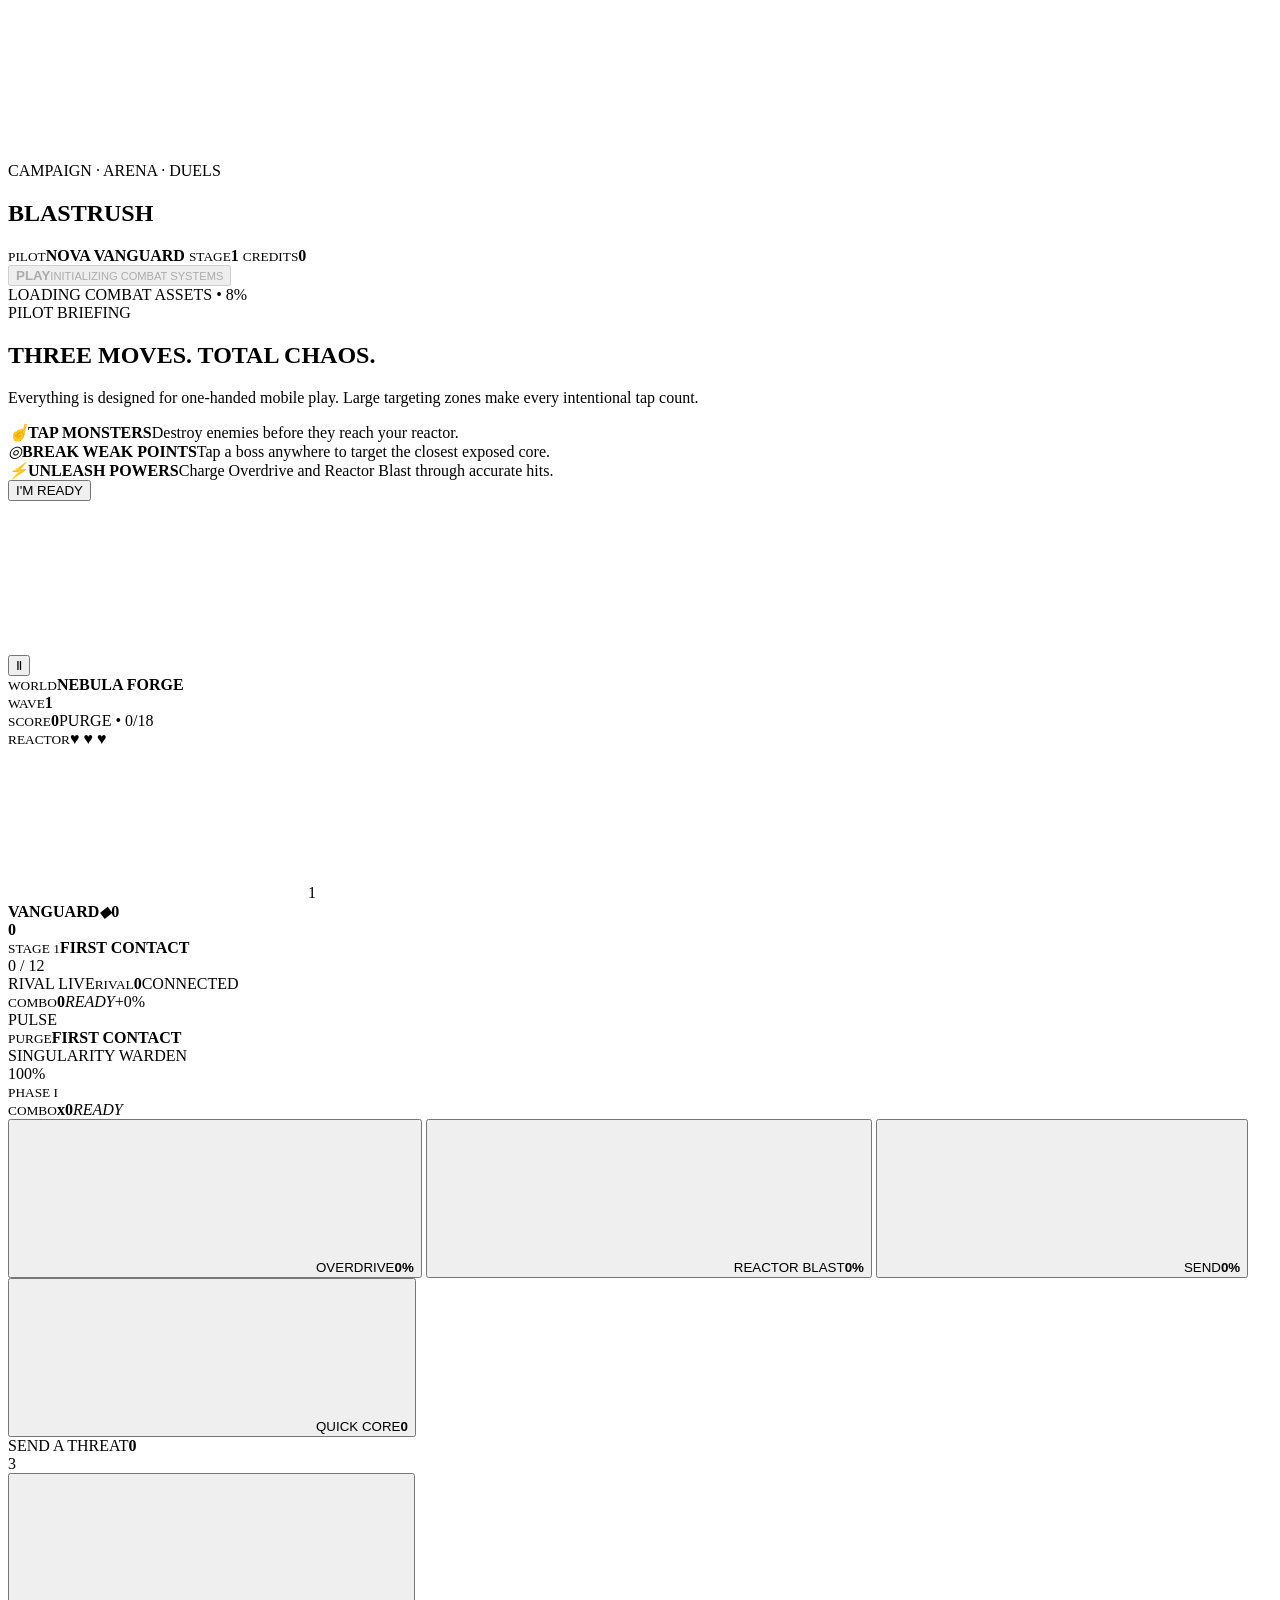
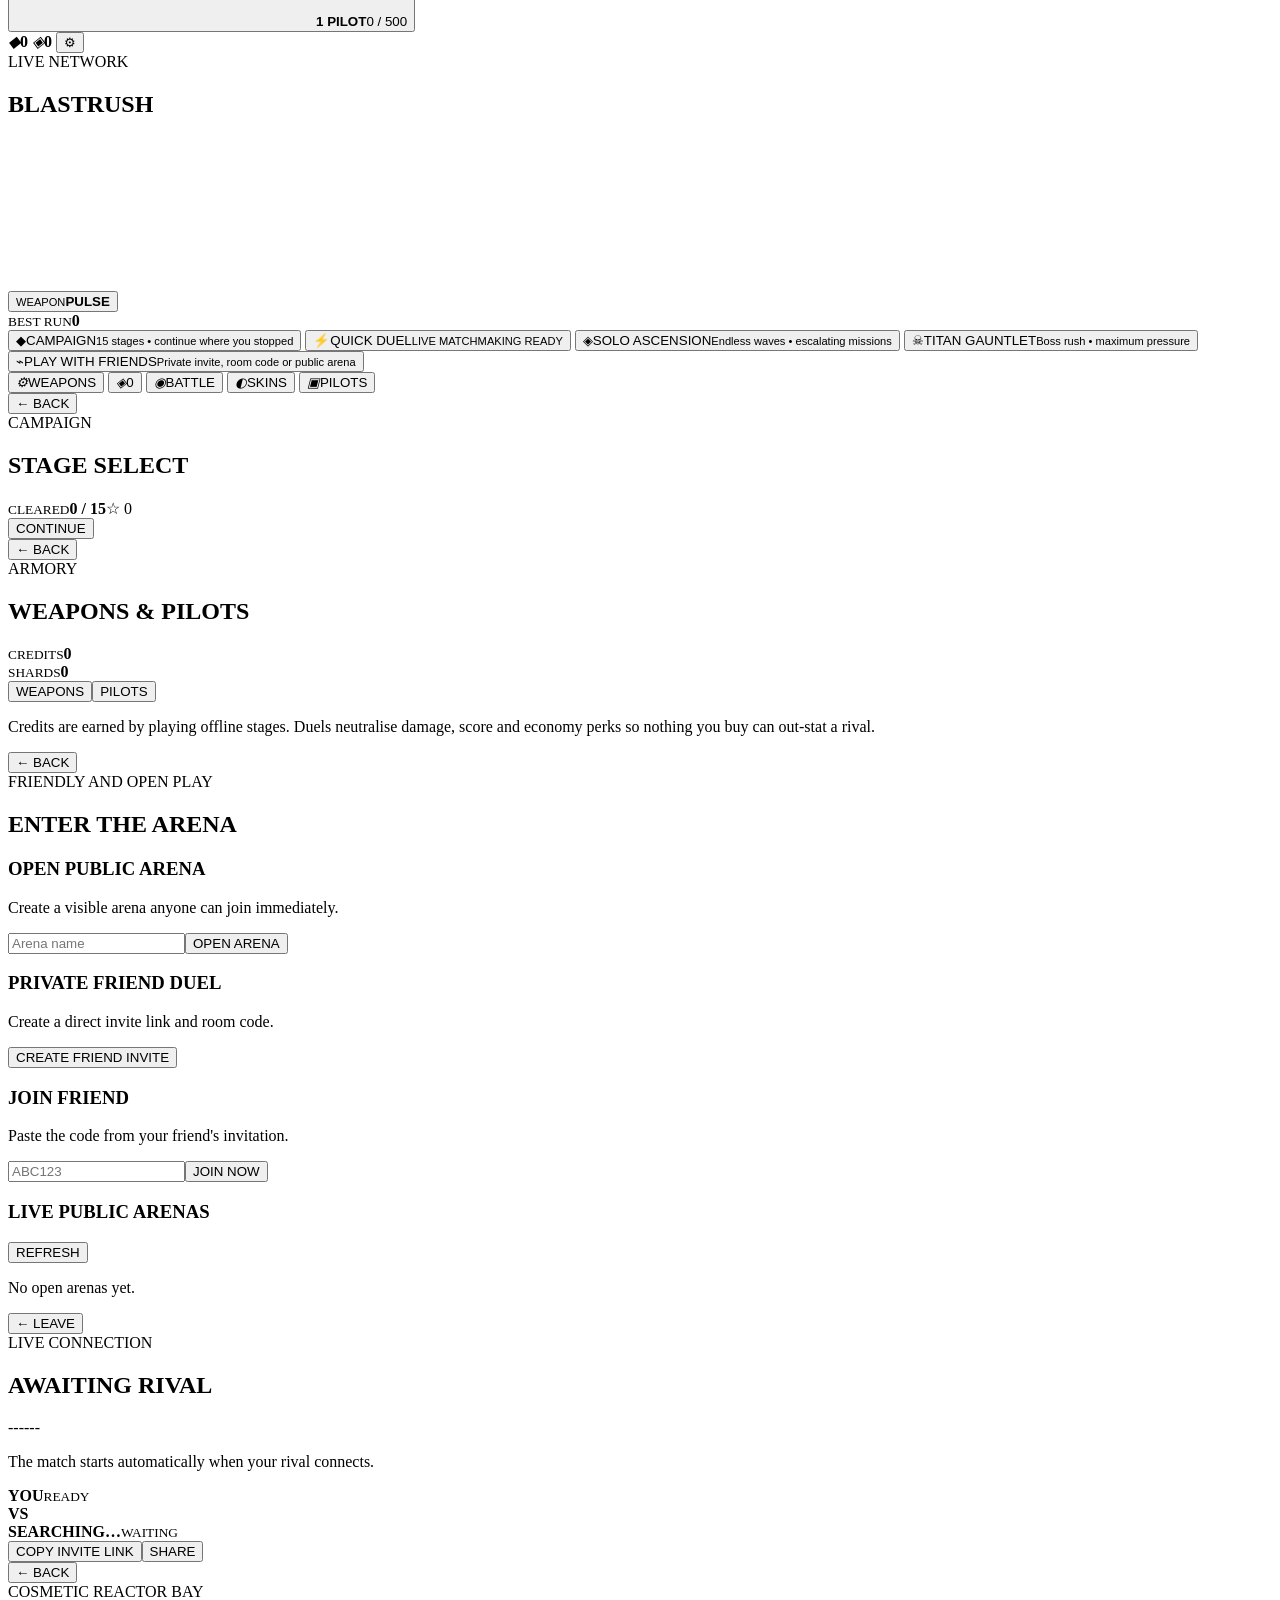
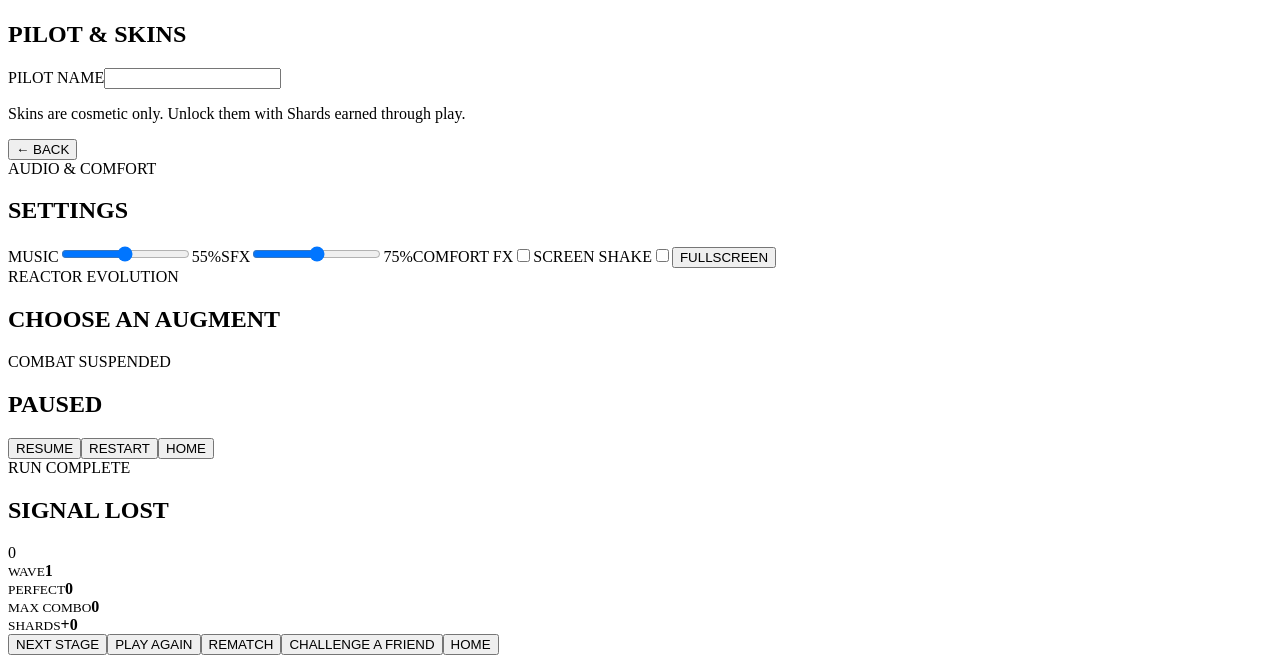
==== blast-rush-arena-v6/client/index.html @ 6493f126 "Add the duel send system: buy a chosen threat with in-match charge This is the last unbuilt item fro" ====
<!doctype html>
<html lang="en">
<head>
  <meta charset="utf-8">
  <meta name="viewport" content="width=device-width,initial-scale=1,maximum-scale=1,user-scalable=no,viewport-fit=cover">
  <meta name="theme-color" content="#050816">
  <meta name="mobile-web-app-capable" content="yes">
  <meta name="apple-mobile-web-app-capable" content="yes">
  <meta name="apple-mobile-web-app-status-bar-style" content="black-translucent">
  <meta name="format-detection" content="telephone=no">
  <title>Blast Rush Arena V18</title>
  <link rel="preconnect" href="https://opengameart.org" crossorigin>
  <link rel="manifest" href="/manifest.webmanifest">
  <link rel="stylesheet" href="/styles.css">
  <link rel="stylesheet" href="/v7-overrides.css">
  <link rel="stylesheet" href="/mobile-v8.css">
  <link rel="stylesheet" href="/cinematic-v9.css">
  <link rel="stylesheet" href="/mobile-cinematic-v10.css">
  <link rel="stylesheet" href="/cinematic-v11.css">
  <link rel="stylesheet" href="/mobile-pro-v12.css">
  <link rel="stylesheet" href="/premium-v13.css">
  <link rel="stylesheet" href="/v14-campaign.css">
  <link rel="stylesheet" href="/v15-vision.css">
  <link rel="stylesheet" href="/v16-impact.css">
  <link rel="stylesheet" href="/v17-hud.css">
  <link rel="stylesheet" href="/v18-home.css">
</head>
<body class="launch-active">
<section id="launchScreen" class="v16-launch" aria-label="Blast Rush launch screen">
  <canvas id="launchArt" class="v16-art" aria-hidden="true"></canvas>
  <div class="v16-vignette" aria-hidden="true"></div>
  <div class="v16-launch-body">
    <header class="v16-crest">
      <div class="v16-ribbon"><span>CAMPAIGN · ARENA · DUELS</span></div>
      <h1 class="v16-logo"><span data-text="BLAST">BLAST</span><span data-text="RUSH">RUSH</span></h1>
    </header>
    <div class="v16-launch-foot">
      <div class="v16-badges">
        <span class="v16-badge"><small>PILOT</small><b id="launchPilot">NOVA VANGUARD</b></span>
        <span class="v16-badge"><small>STAGE</small><b id="launchProgress">1</b></span>
        <span class="v16-badge gold"><small>CREDITS</small><b id="launchCredits">0</b></span>
      </div>
      <button id="enterArenaBtn" class="v16-cta" disabled><span class="v16-cta-face"><b>PLAY</b><small>INITIALIZING COMBAT SYSTEMS</small></span></button>
      <div class="v16-boot">
        <div class="v16-boot-track"><i id="bootProgress"></i></div>
        <span id="bootStatus" aria-live="polite">LOADING COMBAT ASSETS • 8%</span>
      </div>
    </div>
  </div>
</section>
<section id="coachOverlay" class="coach-overlay" aria-label="How to play">
  <div class="coach-panel">
    <div class="eyebrow">PILOT BRIEFING</div>
    <h2>THREE MOVES. TOTAL CHAOS.</h2>
    <p>Everything is designed for one-handed mobile play. Large targeting zones make every intentional tap count.</p>
    <div class="coach-grid">
      <article class="coach-step"><i>☝</i><b>TAP MONSTERS</b><span>Destroy enemies before they reach your reactor.</span></article>
      <article class="coach-step"><i>◎</i><b>BREAK WEAK POINTS</b><span>Tap a boss anywhere to target the closest exposed core.</span></article>
      <article class="coach-step"><i>⚡</i><b>UNLEASH POWERS</b><span>Charge Overdrive and Reactor Blast through accurate hits.</span></article>
    </div>
    <button id="coachReadyBtn" class="coach-ready">I'M READY</button>
  </div>
</section>
<canvas id="game"></canvas>
<div id="fx"></div>
<header id="hud" class="hud hidden"><div class="hud-cluster left"><button id="pauseBtn" class="icon-btn" aria-label="Pause">Ⅱ</button><div class="chip"><small>WORLD</small><b id="worldName">NEBULA FORGE</b></div><div class="chip"><small>WAVE</small><b id="waveLabel">1</b></div></div><div class="score-card"><small>SCORE</small><b id="scoreLabel">0</b><span id="directiveLabel">PURGE • 0/18</span></div><div class="hud-cluster right"><div class="chip lives"><small>REACTOR</small><b id="livesLabel">♥ ♥ ♥</b></div></div></header>
<div id="combatBar" class="v17-hud hidden">
  <div class="v17-row">
    <div class="v17-pilot f-plate f-rivets">
      <div class="f-portrait"><canvas id="hudPortrait" aria-hidden="true"></canvas><span class="f-lvl" id="hudLevel">1</span></div>
      <div class="v17-pilot-meta"><b id="hudPilotName">VANGUARD</b><span class="f-coin"><em>◆</em><b id="hudCredits">0</b></span></div>
    </div>
    <b id="cbScore" class="f-num v17-score">0</b>
    <div class="v17-lives-wrap f-plate"><span id="cbLives" class="v15-lives" aria-label="Reactor integrity"></span></div>
  </div>
  <div class="v17-mission f-plate f-rule-top">
    <div class="v17-mission-head"><small id="cbStageKind">STAGE 1</small><b id="cbStageName">FIRST CONTACT</b></div>
    <div class="f-bar cyan"><i id="cbObjectiveFill"></i><span id="cbObjectiveText">0 / 12</span></div>
  </div>
  <div class="chip rival hidden v17-rival f-plate f-rule-top" id="rivalCard"><span class="v17-rival-tag">RIVAL LIVE</span><small id="rivalName">RIVAL</small><b id="rivalScore">0</b><span id="rivalState">CONNECTED</span></div>
</div>
<aside id="comboBanner" class="v17-combo hidden"><small>COMBO</small><b id="comboBig">0</b><em id="comboRankBig">READY</em><span id="comboBonus">+0%</span></aside>
<div id="weaponChip" class="v15-weapon-chip hidden"><span id="weaponName">PULSE</span><span id="weaponPips" class="v15-wpips"></span><i class="v15-wcool"><b id="weaponCooldown"></b></i></div>
<div id="stageIntro" class="v15-stage-intro"><small id="stageIntroKind">PURGE</small><b id="stageIntroName">FIRST CONTACT</b><span id="stageIntroBrief"></span><em id="stageIntroHazard"></em></div>
<div id="bossHud" class="boss-hud hidden f-plate f-rule-top"><span id="bossTitle">SINGULARITY WARDEN</span><div class="boss-track f-bar"><i id="bossBar"></i><span id="bossPct">100%</span></div><small id="bossPhase">PHASE I</small></div>
<aside id="comboHud" class="combo-hud hidden"><small>COMBO</small><b>x<span id="comboLabel">0</span></b><em id="comboRank">READY</em><div class="combo-track"><i id="comboBar"></i></div></aside>
<aside id="powersHud" class="powers-hud hidden">
  <button id="overdriveBtn" class="power-button v17-ability f-plate" data-tone="orange" data-art="overdrive"><i class="v17-ab-ring"></i><canvas class="v17-ab-art" aria-hidden="true"></canvas><span class="v17-ab-name">OVERDRIVE</span><b id="overdriveText" class="v17-ab-pct">0%</b></button>
  <button id="blastBtn" class="power-button v17-ability f-plate" data-tone="cyan" data-art="blast"><i class="v17-ab-ring"></i><canvas class="v17-ab-art" aria-hidden="true"></canvas><span class="v17-ab-name">REACTOR BLAST</span><b id="blastText" class="v17-ab-pct">0%</b></button>
  <button id="pressureBtn" class="power-button v17-ability f-plate duel-only hidden" data-tone="violet" data-art="pressure"><i class="v17-ab-ring"></i><canvas class="v17-ab-art" aria-hidden="true"></canvas><span class="v17-ab-name">SEND</span><b id="pressureText" class="v17-ab-pct">0%</b></button>
  <button id="volleyBtn" class="power-button v17-ability f-plate duel-only hidden" data-tone="red" data-art="volley"><i class="v17-ab-ring"></i><canvas class="v17-ab-art" aria-hidden="true"></canvas><span class="v17-ab-name">QUICK CORE</span><b id="ammoText" class="v17-ab-pct">0</b></button>
</aside>
<aside id="sendTray" class="v19-tray hidden" aria-label="Send a threat"><div class="v19-tray-head"><span>SEND A THREAT</span><b id="trayCharge">0</b></div><div id="trayOptions" class="v19-tray-grid"></div></aside>
<div id="toast" class="toast"></div><div id="countdown" class="countdown hidden">3</div>
<main id="menuScreen" class="screen active"><section class="hero panel">
  <div class="v18-top">
    <button id="profileBtn" class="v18-identity f-plate f-rivets">
      <span class="f-portrait"><canvas id="menuPortrait" aria-hidden="true"></canvas><span class="f-lvl"><b id="levelLabel">1</b></span></span>
      <span class="v18-id-meta"><b id="pilotNameLabel">PILOT</b><span class="v18-xp f-bar gold"><i id="menuXp"></i><span id="menuXpText">0 / 500</span></span></span>
      <span id="skinOrb" class="skin-orb v18-orb"></span>
    </button>
    <div class="v18-wallet">
      <span class="f-coin"><em>◆</em><b id="creditsLabel">0</b></span>
      <span class="f-coin"><em>◈</em><b id="shardsLabel">0</b></span>
      <button id="settingsBtn" class="icon-btn" aria-label="Settings">⚙</button>
    </div>
  </div>
  <div id="networkPill" class="network-pill v18-net"><i></i><span>LIVE NETWORK</span></div>
  <h1 class="v18-logo"><span data-text="BLAST">BLAST</span><span data-text="RUSH">RUSH</span></h1>
  <div class="hero-visual" aria-hidden="true"><canvas id="menuArt" class="v14-menu-art"></canvas></div>
  <div class="v18-loadout">
    <button id="armoryBtn" class="v18-slot f-plate"><small>WEAPON</small><b id="armoryHint">PULSE</b></button>
    <div class="v18-slot f-plate"><small>BEST RUN</small><b id="bestLabel">0</b></div>
  </div>
  <div class="mode-command">
    <button id="campaignBtn" class="primary huge campaign-mode"><span class="mode-icon">◆</span>CAMPAIGN<small id="campaignBtnHint">15 stages • continue where you stopped</small></button>
    <button id="quickBtn" class="secondary huge quick-mode"><span class="mode-icon">⚡</span>QUICK DUEL<small class="mode-live-copy">LIVE MATCHMAKING READY</small></button>
    <button id="soloBtn" class="secondary huge"><span class="mode-icon">◈</span>SOLO ASCENSION<small>Endless waves • escalating missions</small></button>
    <button id="gauntletBtn" class="secondary huge titan"><span class="mode-icon">☠</span>TITAN GAUNTLET<small>Boss rush • maximum pressure</small></button>
    <button id="socialBtn" class="secondary huge social-mode"><span class="mode-icon">⌁</span>PLAY WITH FRIENDS<small>Private invite, room code or public arena</small></button>
  </div>
</section>
<nav id="menuNav" class="v17-nav f-plate">
  <button id="navWeapons"><i>⚙</i>WEAPONS</button>
  <button id="navShards"><i>◈</i><span class="v17-nav-count" id="navShardCount">0</span></button>
  <button id="navBattle" class="on"><i>◉</i>BATTLE</button>
  <button id="navSkins"><i>◐</i>SKINS</button>
  <button id="navStore"><i>▣</i>PILOTS</button>
</nav></main>
<section id="campaignScreen" class="screen"><div class="panel wide v14-panel"><button class="back" data-back>← BACK</button><div class="eyebrow">CAMPAIGN</div><h2>STAGE SELECT</h2>
  <div class="v14-campaign-head">
    <div class="v14-progress-card"><small>CLEARED</small><b id="campaignProgress">0 / 15</b><span id="campaignStars">☆ 0</span></div>
    <button id="continueStageBtn" class="primary">CONTINUE</button>
  </div>
  <div id="stageList" class="v14-stage-list"></div>
</div></section>
<section id="armoryScreen" class="screen"><div class="panel wide v14-panel"><button class="back" data-back>← BACK</button><div class="eyebrow">ARMORY</div><h2>WEAPONS & PILOTS</h2>
  <div class="v14-wallet"><div><small>CREDITS</small><b id="armoryCredits">0</b></div><div><small>SHARDS</small><b id="armoryShards">0</b></div></div>
  <div class="v14-tabs" role="tablist"><button id="tabWeapons" class="v14-tab active" role="tab">WEAPONS</button><button id="tabPilots" class="v14-tab" role="tab">PILOTS</button></div>
  <div id="weaponList" class="v14-item-list"></div>
  <div id="pilotList" class="v14-item-list hidden"></div>
  <p class="note">Credits are earned by playing offline stages. Duels neutralise damage, score and economy perks so nothing you buy can out-stat a rival.</p>
</div></section>
<section id="socialScreen" class="screen"><div class="panel wide"><button class="back" data-back>← BACK</button><div class="eyebrow">FRIENDLY AND OPEN PLAY</div><h2>ENTER THE ARENA</h2><div class="social-grid"><article class="mode-card"><h3>OPEN PUBLIC ARENA</h3><p>Create a visible arena anyone can join immediately.</p><input id="tableNameInput" maxlength="24" placeholder="Arena name"><button id="createPublicBtn" class="primary">OPEN ARENA</button></article><article class="mode-card"><h3>PRIVATE FRIEND DUEL</h3><p>Create a direct invite link and room code.</p><button id="createPrivateBtn" class="primary">CREATE FRIEND INVITE</button></article><article class="mode-card"><h3>JOIN FRIEND</h3><p>Paste the code from your friend's invitation.</p><input id="roomCodeInput" maxlength="8" placeholder="ABC123"><button id="joinCodeBtn" class="secondary">JOIN NOW</button></article></div><div class="table-head"><h3>LIVE PUBLIC ARENAS</h3><button id="refreshTablesBtn" class="secondary compact">REFRESH</button></div><div id="tableList" class="table-list"><p>No open arenas yet.</p></div></div></section>
<section id="lobbyScreen" class="screen"><div class="panel lobby-panel"><button class="back" id="leaveLobbyBtn">← LEAVE</button><div class="eyebrow">LIVE CONNECTION</div><h2 id="lobbyTitle">AWAITING RIVAL</h2><div id="roomCodeDisplay" class="room-code">------</div><p id="lobbyHint">The match starts automatically when your rival connects.</p><div class="versus-slots"><div class="pilot-slot"><span id="meSkin" class="skin-orb large"></span><b id="meName">YOU</b><small>READY</small></div><strong>VS</strong><div class="pilot-slot waiting"><span id="opponentSkin" class="skin-orb large"></span><b id="opponentName">SEARCHING…</b><small id="opponentStatus">WAITING</small></div></div><div class="button-row"><button id="copyInviteBtn" class="primary">COPY INVITE LINK</button><button id="shareInviteBtn" class="secondary">SHARE</button></div></div></section>
<section id="profileScreen" class="screen"><div class="panel wide"><button class="back" data-back>← BACK</button><div class="eyebrow">COSMETIC REACTOR BAY</div><h2>PILOT & SKINS</h2><label class="field">PILOT NAME<input id="pilotNameInput" maxlength="18"></label><div id="skinGrid" class="skin-grid"></div><p class="note">Skins are cosmetic only. Unlock them with Shards earned through play.</p></div></section>
<section id="settingsScreen" class="screen"><div class="panel settings-panel"><button class="back" data-back>← BACK</button><div class="eyebrow">AUDIO & COMFORT</div><h2>SETTINGS</h2><label class="audio-row"><span>MUSIC</span><input id="musicSlider" type="range" min="0" max="100"><output id="musicValue" class="audio-value">55%</output></label><label class="audio-row"><span>SFX</span><input id="sfxSlider" type="range" min="0" max="100"><output id="sfxValue" class="audio-value">75%</output></label><label><span>COMFORT FX</span><input id="comfortToggle" type="checkbox"></label><label><span>SCREEN SHAKE</span><input id="shakeToggle" type="checkbox"></label><button id="fullscreenBtn" class="secondary">FULLSCREEN</button></div></section>
<section id="augmentScreen" class="screen overlay"><div class="panel wide"><div class="eyebrow">REACTOR EVOLUTION</div><h2>CHOOSE AN AUGMENT</h2><div id="augmentGrid" class="augment-grid"></div></div></section>
<section id="pauseScreen" class="screen overlay"><div class="panel settings-panel"><div class="eyebrow">COMBAT SUSPENDED</div><h2>PAUSED</h2><button id="resumeBtn" class="primary">RESUME</button><button id="restartBtn" class="secondary">RESTART</button><button id="homeBtn" class="secondary">HOME</button></div></section>
<section id="resultScreen" class="screen overlay"><div class="panel result-panel"><div class="eyebrow" id="resultEyebrow">RUN COMPLETE</div><h2 id="resultTitle">SIGNAL LOST</h2><div id="finalScore" class="final-score">0</div><div class="result-grid"><div><small>WAVE</small><b id="resultWave">1</b></div><div><small>PERFECT</small><b id="resultPerfect">0</b></div><div><small>MAX COMBO</small><b id="resultCombo">0</b></div><div><small>SHARDS</small><b id="resultShards">+0</b></div></div><div id="stageResult" class="v14-stage-result hidden"></div><div id="duelResult" class="duel-result hidden"></div><div class="button-row"><button id="nextStageBtn" class="primary hidden">NEXT STAGE</button><button id="againBtn" class="primary">PLAY AGAIN</button><button id="rematchBtn" class="primary hidden">REMATCH</button><button id="shareChallengeBtn" class="secondary">CHALLENGE A FRIEND</button><button id="resultHomeBtn" class="secondary">HOME</button></div></div></section>
<script src="/net.js"></script><script src="/game.js"></script>
</body></html>
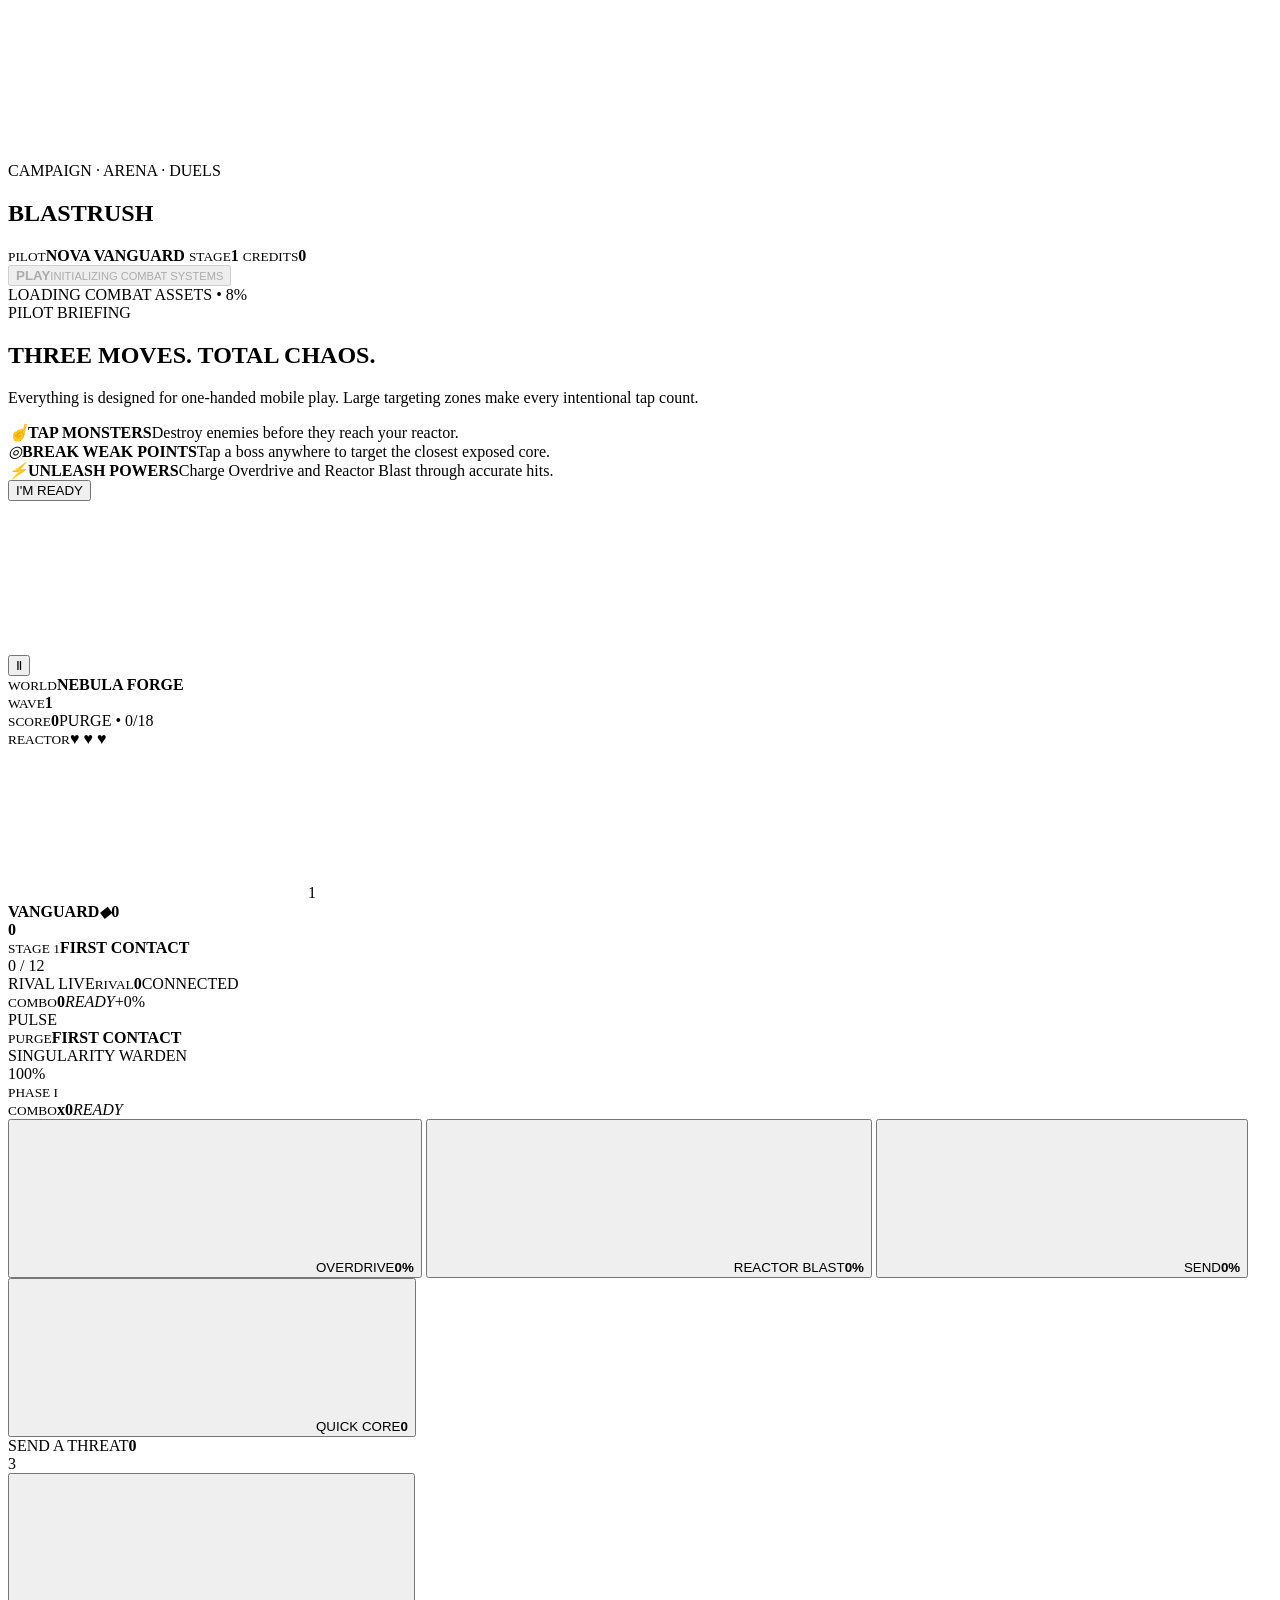
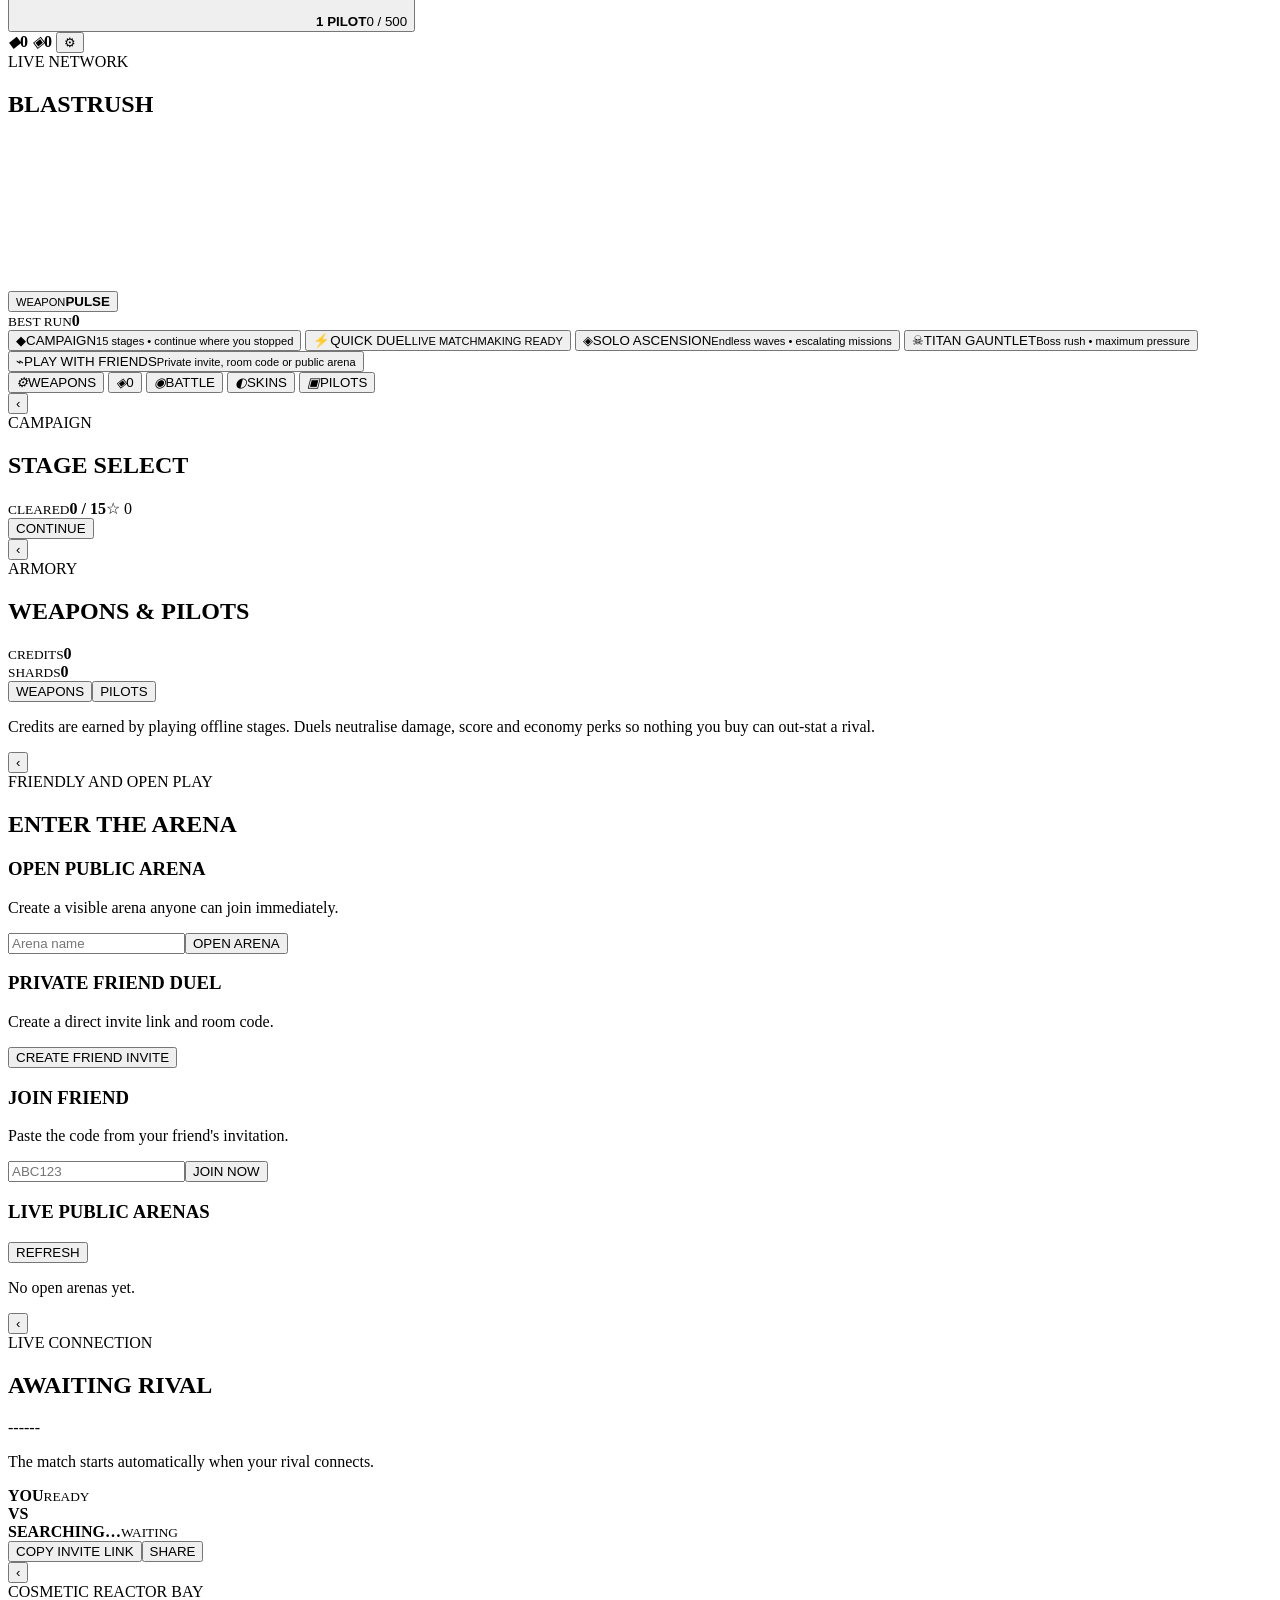
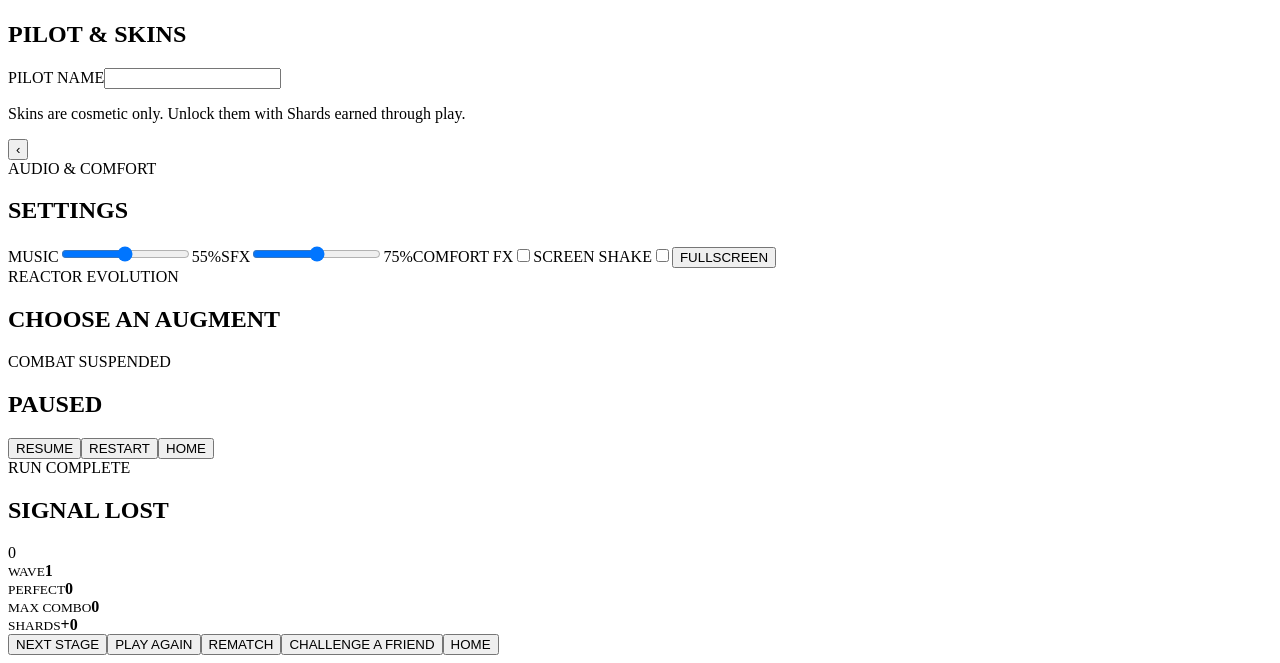
==== commit 0ed6fcb4: "Give the home screen a focal hierarchy instead of uniform glow Thirteen stylesheets had accumulated," ====
--- a/blast-rush-arena-v6/client/index.html
+++ b/blast-rush-arena-v6/client/index.html
@@ -12,11 +12,9 @@
   <link rel="preconnect" href="https://opengameart.org" crossorigin>
   <link rel="manifest" href="/manifest.webmanifest">
   <link rel="stylesheet" href="/styles.css">
-  <link rel="stylesheet" href="/v7-overrides.css">
   <link rel="stylesheet" href="/mobile-v8.css">
   <link rel="stylesheet" href="/cinematic-v9.css">
   <link rel="stylesheet" href="/mobile-cinematic-v10.css">
-  <link rel="stylesheet" href="/cinematic-v11.css">
   <link rel="stylesheet" href="/mobile-pro-v12.css">
   <link rel="stylesheet" href="/premium-v13.css">
   <link rel="stylesheet" href="/v14-campaign.css">
@@ -24,6 +22,7 @@
   <link rel="stylesheet" href="/v16-impact.css">
   <link rel="stylesheet" href="/v17-hud.css">
   <link rel="stylesheet" href="/v18-home.css">
+  <link rel="stylesheet" href="/v19-craft.css">
 </head>
 <body class="launch-active">
 <section id="launchScreen" class="v16-launch" aria-label="Blast Rush launch screen">
@@ -127,26 +126,26 @@
   <button id="navSkins"><i>◐</i>SKINS</button>
   <button id="navStore"><i>▣</i>PILOTS</button>
 </nav></main>
-<section id="campaignScreen" class="screen"><div class="panel wide v14-panel"><button class="back" data-back>← BACK</button><div class="eyebrow">CAMPAIGN</div><h2>STAGE SELECT</h2>
+<section id="campaignScreen" class="screen"><div class="panel wide v14-panel"><header class="scr-head"><button class="back" data-back aria-label="Back">‹</button><div class="scr-title"><div class="eyebrow">CAMPAIGN</div><h2>STAGE SELECT</h2></div></header>
   <div class="v14-campaign-head">
     <div class="v14-progress-card"><small>CLEARED</small><b id="campaignProgress">0 / 15</b><span id="campaignStars">☆ 0</span></div>
     <button id="continueStageBtn" class="primary">CONTINUE</button>
   </div>
   <div id="stageList" class="v14-stage-list"></div>
 </div></section>
-<section id="armoryScreen" class="screen"><div class="panel wide v14-panel"><button class="back" data-back>← BACK</button><div class="eyebrow">ARMORY</div><h2>WEAPONS & PILOTS</h2>
+<section id="armoryScreen" class="screen"><div class="panel wide v14-panel"><header class="scr-head"><button class="back" data-back aria-label="Back">‹</button><div class="scr-title"><div class="eyebrow">ARMORY</div><h2>WEAPONS &amp; PILOTS</h2></div></header>
   <div class="v14-wallet"><div><small>CREDITS</small><b id="armoryCredits">0</b></div><div><small>SHARDS</small><b id="armoryShards">0</b></div></div>
   <div class="v14-tabs" role="tablist"><button id="tabWeapons" class="v14-tab active" role="tab">WEAPONS</button><button id="tabPilots" class="v14-tab" role="tab">PILOTS</button></div>
   <div id="weaponList" class="v14-item-list"></div>
   <div id="pilotList" class="v14-item-list hidden"></div>
   <p class="note">Credits are earned by playing offline stages. Duels neutralise damage, score and economy perks so nothing you buy can out-stat a rival.</p>
 </div></section>
-<section id="socialScreen" class="screen"><div class="panel wide"><button class="back" data-back>← BACK</button><div class="eyebrow">FRIENDLY AND OPEN PLAY</div><h2>ENTER THE ARENA</h2><div class="social-grid"><article class="mode-card"><h3>OPEN PUBLIC ARENA</h3><p>Create a visible arena anyone can join immediately.</p><input id="tableNameInput" maxlength="24" placeholder="Arena name"><button id="createPublicBtn" class="primary">OPEN ARENA</button></article><article class="mode-card"><h3>PRIVATE FRIEND DUEL</h3><p>Create a direct invite link and room code.</p><button id="createPrivateBtn" class="primary">CREATE FRIEND INVITE</button></article><article class="mode-card"><h3>JOIN FRIEND</h3><p>Paste the code from your friend's invitation.</p><input id="roomCodeInput" maxlength="8" placeholder="ABC123"><button id="joinCodeBtn" class="secondary">JOIN NOW</button></article></div><div class="table-head"><h3>LIVE PUBLIC ARENAS</h3><button id="refreshTablesBtn" class="secondary compact">REFRESH</button></div><div id="tableList" class="table-list"><p>No open arenas yet.</p></div></div></section>
-<section id="lobbyScreen" class="screen"><div class="panel lobby-panel"><button class="back" id="leaveLobbyBtn">← LEAVE</button><div class="eyebrow">LIVE CONNECTION</div><h2 id="lobbyTitle">AWAITING RIVAL</h2><div id="roomCodeDisplay" class="room-code">------</div><p id="lobbyHint">The match starts automatically when your rival connects.</p><div class="versus-slots"><div class="pilot-slot"><span id="meSkin" class="skin-orb large"></span><b id="meName">YOU</b><small>READY</small></div><strong>VS</strong><div class="pilot-slot waiting"><span id="opponentSkin" class="skin-orb large"></span><b id="opponentName">SEARCHING…</b><small id="opponentStatus">WAITING</small></div></div><div class="button-row"><button id="copyInviteBtn" class="primary">COPY INVITE LINK</button><button id="shareInviteBtn" class="secondary">SHARE</button></div></div></section>
-<section id="profileScreen" class="screen"><div class="panel wide"><button class="back" data-back>← BACK</button><div class="eyebrow">COSMETIC REACTOR BAY</div><h2>PILOT & SKINS</h2><label class="field">PILOT NAME<input id="pilotNameInput" maxlength="18"></label><div id="skinGrid" class="skin-grid"></div><p class="note">Skins are cosmetic only. Unlock them with Shards earned through play.</p></div></section>
-<section id="settingsScreen" class="screen"><div class="panel settings-panel"><button class="back" data-back>← BACK</button><div class="eyebrow">AUDIO & COMFORT</div><h2>SETTINGS</h2><label class="audio-row"><span>MUSIC</span><input id="musicSlider" type="range" min="0" max="100"><output id="musicValue" class="audio-value">55%</output></label><label class="audio-row"><span>SFX</span><input id="sfxSlider" type="range" min="0" max="100"><output id="sfxValue" class="audio-value">75%</output></label><label><span>COMFORT FX</span><input id="comfortToggle" type="checkbox"></label><label><span>SCREEN SHAKE</span><input id="shakeToggle" type="checkbox"></label><button id="fullscreenBtn" class="secondary">FULLSCREEN</button></div></section>
-<section id="augmentScreen" class="screen overlay"><div class="panel wide"><div class="eyebrow">REACTOR EVOLUTION</div><h2>CHOOSE AN AUGMENT</h2><div id="augmentGrid" class="augment-grid"></div></div></section>
-<section id="pauseScreen" class="screen overlay"><div class="panel settings-panel"><div class="eyebrow">COMBAT SUSPENDED</div><h2>PAUSED</h2><button id="resumeBtn" class="primary">RESUME</button><button id="restartBtn" class="secondary">RESTART</button><button id="homeBtn" class="secondary">HOME</button></div></section>
-<section id="resultScreen" class="screen overlay"><div class="panel result-panel"><div class="eyebrow" id="resultEyebrow">RUN COMPLETE</div><h2 id="resultTitle">SIGNAL LOST</h2><div id="finalScore" class="final-score">0</div><div class="result-grid"><div><small>WAVE</small><b id="resultWave">1</b></div><div><small>PERFECT</small><b id="resultPerfect">0</b></div><div><small>MAX COMBO</small><b id="resultCombo">0</b></div><div><small>SHARDS</small><b id="resultShards">+0</b></div></div><div id="stageResult" class="v14-stage-result hidden"></div><div id="duelResult" class="duel-result hidden"></div><div class="button-row"><button id="nextStageBtn" class="primary hidden">NEXT STAGE</button><button id="againBtn" class="primary">PLAY AGAIN</button><button id="rematchBtn" class="primary hidden">REMATCH</button><button id="shareChallengeBtn" class="secondary">CHALLENGE A FRIEND</button><button id="resultHomeBtn" class="secondary">HOME</button></div></div></section>
+<section id="socialScreen" class="screen"><div class="panel wide"><header class="scr-head"><button class="back" data-back aria-label="Back">‹</button><div class="scr-title"><div class="eyebrow">FRIENDLY AND OPEN PLAY</div><h2>ENTER THE ARENA</h2></div></header><div class="social-grid"><article class="mode-card"><h3>OPEN PUBLIC ARENA</h3><p>Create a visible arena anyone can join immediately.</p><input id="tableNameInput" maxlength="24" placeholder="Arena name"><button id="createPublicBtn" class="primary">OPEN ARENA</button></article><article class="mode-card"><h3>PRIVATE FRIEND DUEL</h3><p>Create a direct invite link and room code.</p><button id="createPrivateBtn" class="primary">CREATE FRIEND INVITE</button></article><article class="mode-card"><h3>JOIN FRIEND</h3><p>Paste the code from your friend's invitation.</p><input id="roomCodeInput" maxlength="8" placeholder="ABC123"><button id="joinCodeBtn" class="secondary">JOIN NOW</button></article></div><div class="table-head"><h3>LIVE PUBLIC ARENAS</h3><button id="refreshTablesBtn" class="secondary compact">REFRESH</button></div><div id="tableList" class="table-list"><p>No open arenas yet.</p></div></div></section>
+<section id="lobbyScreen" class="screen"><div class="panel lobby-panel"><header class="scr-head"><button class="back" id="leaveLobbyBtn" aria-label="Leave">‹</button><div class="scr-title"><div class="eyebrow">LIVE CONNECTION</div><h2 id="lobbyTitle">AWAITING RIVAL</h2></div></header><div id="roomCodeDisplay" class="room-code">------</div><p id="lobbyHint">The match starts automatically when your rival connects.</p><div class="versus-slots"><div class="pilot-slot"><span id="meSkin" class="skin-orb large"></span><b id="meName">YOU</b><small>READY</small></div><strong>VS</strong><div class="pilot-slot waiting"><span id="opponentSkin" class="skin-orb large"></span><b id="opponentName">SEARCHING…</b><small id="opponentStatus">WAITING</small></div></div><div class="button-row"><button id="copyInviteBtn" class="primary">COPY INVITE LINK</button><button id="shareInviteBtn" class="secondary">SHARE</button></div></div></section>
+<section id="profileScreen" class="screen"><div class="panel wide"><header class="scr-head"><button class="back" data-back aria-label="Back">‹</button><div class="scr-title"><div class="eyebrow">COSMETIC REACTOR BAY</div><h2>PILOT &amp; SKINS</h2></div></header><label class="field">PILOT NAME<input id="pilotNameInput" maxlength="18"></label><div id="skinGrid" class="skin-grid"></div><p class="note">Skins are cosmetic only. Unlock them with Shards earned through play.</p></div></section>
+<section id="settingsScreen" class="screen"><div class="panel settings-panel"><header class="scr-head"><button class="back" data-back aria-label="Back">‹</button><div class="scr-title"><div class="eyebrow">AUDIO &amp; COMFORT</div><h2>SETTINGS</h2></div></header><label class="audio-row"><span>MUSIC</span><input id="musicSlider" type="range" min="0" max="100"><output id="musicValue" class="audio-value">55%</output></label><label class="audio-row"><span>SFX</span><input id="sfxSlider" type="range" min="0" max="100"><output id="sfxValue" class="audio-value">75%</output></label><label class="switch-row"><span>COMFORT FX</span><input id="comfortToggle" type="checkbox"></label><label class="switch-row"><span>SCREEN SHAKE</span><input id="shakeToggle" type="checkbox"></label><button id="fullscreenBtn" class="secondary">FULLSCREEN</button></div></section>
+<section id="augmentScreen" class="screen overlay"><div class="panel wide"><div class="scr-title"><div class="eyebrow">REACTOR EVOLUTION</div><h2>CHOOSE AN AUGMENT</h2></div><div id="augmentGrid" class="augment-grid"></div></div></section>
+<section id="pauseScreen" class="screen overlay"><div class="panel pause-panel"><div class="scr-title"><div class="eyebrow">COMBAT SUSPENDED</div><h2>PAUSED</h2></div><div class="stack-actions"><button id="resumeBtn" class="primary">RESUME</button><button id="restartBtn" class="secondary">RESTART</button><button id="homeBtn" class="secondary">HOME</button></div></div></section>
+<section id="resultScreen" class="screen overlay"><div class="panel result-panel"><div class="scr-title"><div class="eyebrow" id="resultEyebrow">RUN COMPLETE</div><h2 id="resultTitle">SIGNAL LOST</h2></div><div id="finalScore" class="final-score">0</div><div class="result-grid"><div><small>WAVE</small><b id="resultWave">1</b></div><div><small>PERFECT</small><b id="resultPerfect">0</b></div><div><small>MAX COMBO</small><b id="resultCombo">0</b></div><div><small>SHARDS</small><b id="resultShards">+0</b></div></div><div id="stageResult" class="v14-stage-result hidden"></div><div id="duelResult" class="duel-result hidden"></div><div class="button-row"><button id="nextStageBtn" class="primary hidden">NEXT STAGE</button><button id="againBtn" class="primary">PLAY AGAIN</button><button id="rematchBtn" class="primary hidden">REMATCH</button><button id="shareChallengeBtn" class="secondary">CHALLENGE A FRIEND</button><button id="resultHomeBtn" class="secondary">HOME</button></div></div></section>
 <script src="/net.js"></script><script src="/game.js"></script>
 </body></html>
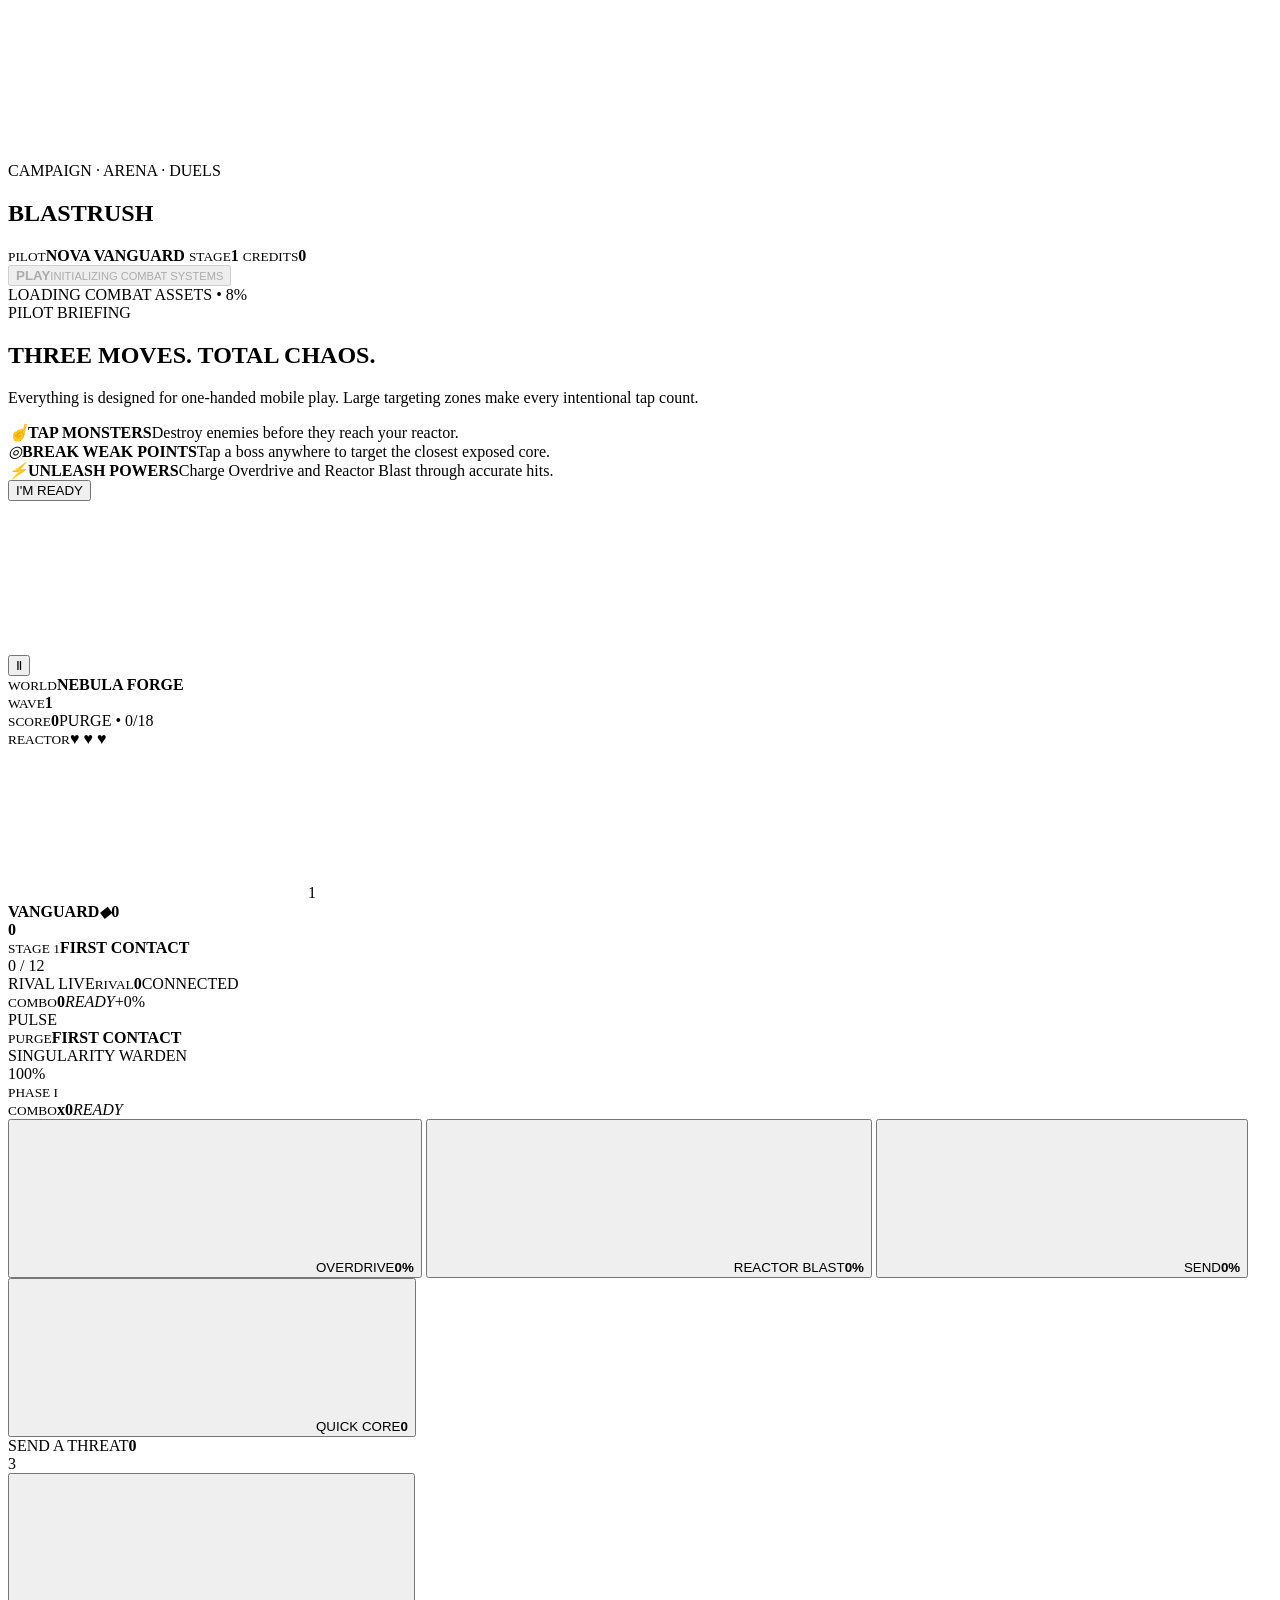
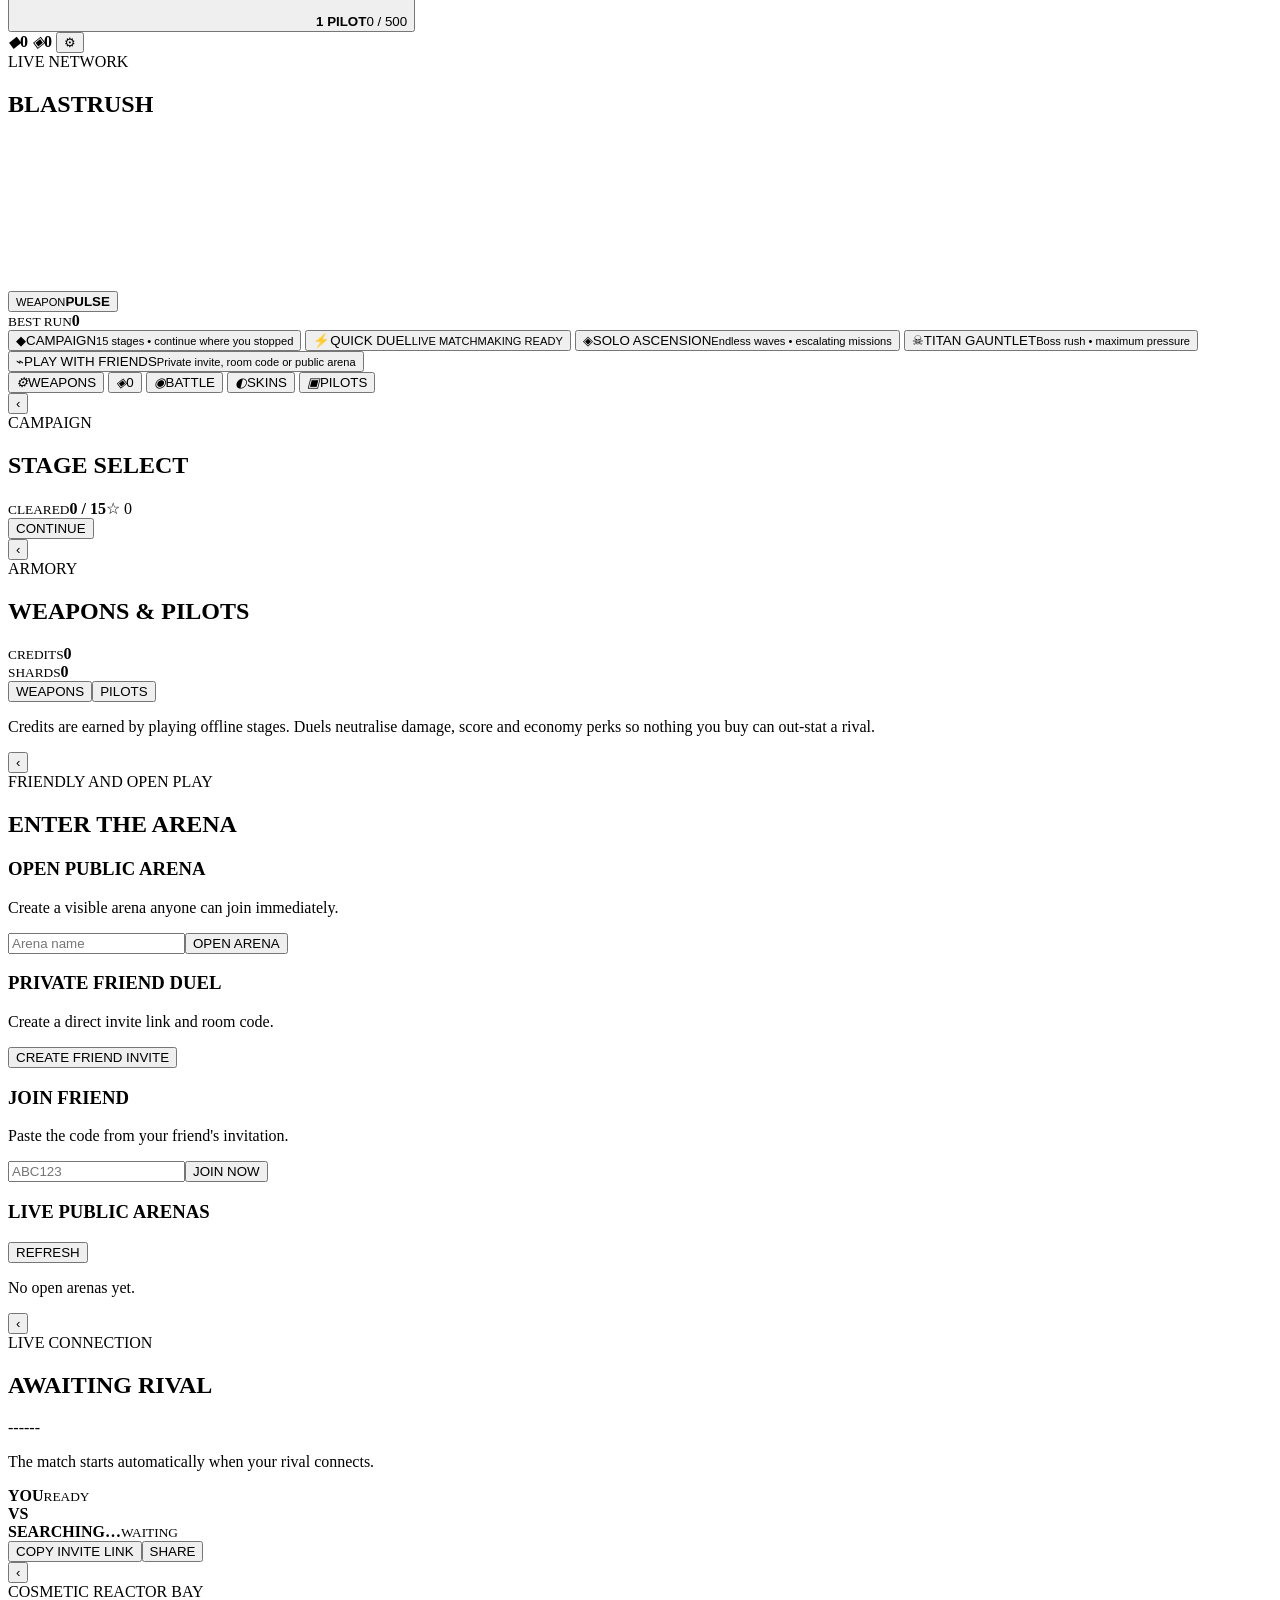
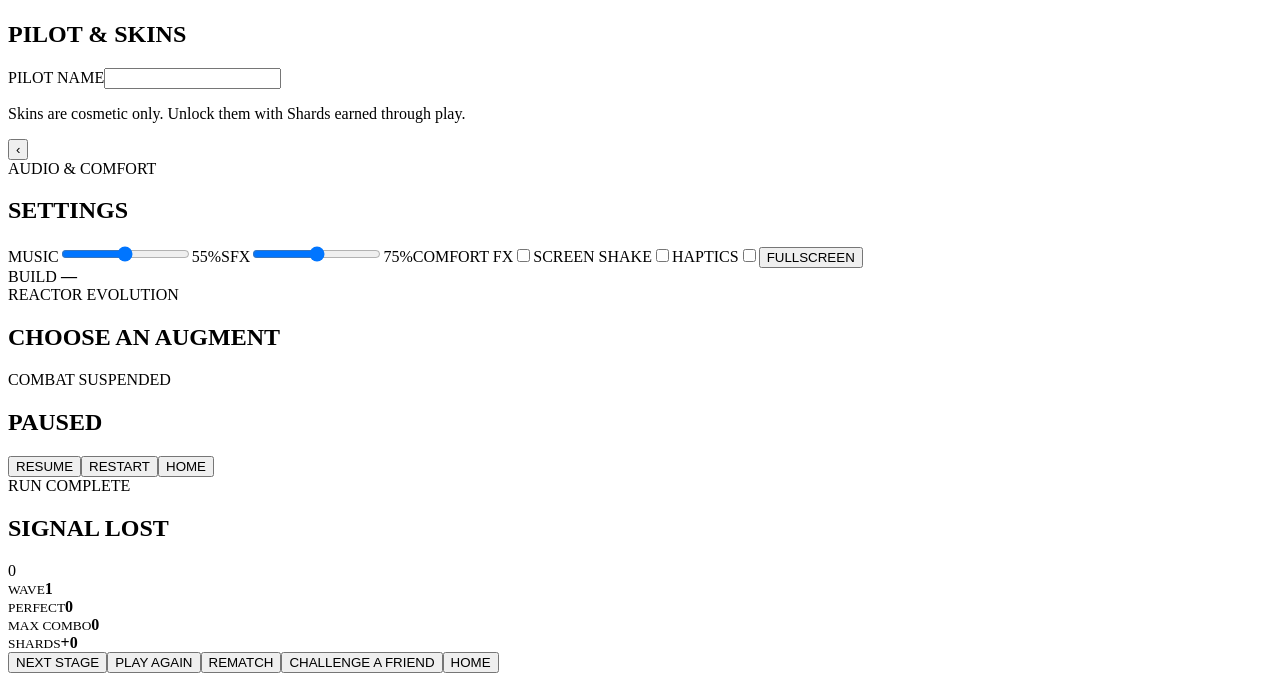
==== commit bea2ca5e: "Finish the two screens the design pass never reached Captured rather than assumed, and they came bac" ====
--- a/blast-rush-arena-v6/client/index.html
+++ b/blast-rush-arena-v6/client/index.html
@@ -11,18 +11,10 @@
   <title>Blast Rush Arena V18</title>
   <link rel="preconnect" href="https://opengameart.org" crossorigin>
   <link rel="manifest" href="/manifest.webmanifest">
-  <link rel="stylesheet" href="/styles.css">
-  <link rel="stylesheet" href="/mobile-v8.css">
-  <link rel="stylesheet" href="/cinematic-v9.css">
-  <link rel="stylesheet" href="/mobile-cinematic-v10.css">
-  <link rel="stylesheet" href="/mobile-pro-v12.css">
-  <link rel="stylesheet" href="/premium-v13.css">
-  <link rel="stylesheet" href="/v14-campaign.css">
-  <link rel="stylesheet" href="/v15-vision.css">
-  <link rel="stylesheet" href="/v16-impact.css">
-  <link rel="stylesheet" href="/v17-hud.css">
-  <link rel="stylesheet" href="/v18-home.css">
-  <link rel="stylesheet" href="/v19-craft.css">
+  <!-- One bundle instead of thirteen links: on a phone each separate stylesheet costs a whole
+       round trip before anything can be styled. Built by scripts/build_client.ts, which owns the
+       concatenation order because the cascade depends on it. -->
+  <link rel="stylesheet" href="/bundle.css">
 </head>
 <body class="launch-active">
 <section id="launchScreen" class="v16-launch" aria-label="Blast Rush launch screen">
@@ -143,9 +135,9 @@
 <section id="socialScreen" class="screen"><div class="panel wide"><header class="scr-head"><button class="back" data-back aria-label="Back">‹</button><div class="scr-title"><div class="eyebrow">FRIENDLY AND OPEN PLAY</div><h2>ENTER THE ARENA</h2></div></header><div class="social-grid"><article class="mode-card"><h3>OPEN PUBLIC ARENA</h3><p>Create a visible arena anyone can join immediately.</p><input id="tableNameInput" maxlength="24" placeholder="Arena name"><button id="createPublicBtn" class="primary">OPEN ARENA</button></article><article class="mode-card"><h3>PRIVATE FRIEND DUEL</h3><p>Create a direct invite link and room code.</p><button id="createPrivateBtn" class="primary">CREATE FRIEND INVITE</button></article><article class="mode-card"><h3>JOIN FRIEND</h3><p>Paste the code from your friend's invitation.</p><input id="roomCodeInput" maxlength="8" placeholder="ABC123"><button id="joinCodeBtn" class="secondary">JOIN NOW</button></article></div><div class="table-head"><h3>LIVE PUBLIC ARENAS</h3><button id="refreshTablesBtn" class="secondary compact">REFRESH</button></div><div id="tableList" class="table-list"><p>No open arenas yet.</p></div></div></section>
 <section id="lobbyScreen" class="screen"><div class="panel lobby-panel"><header class="scr-head"><button class="back" id="leaveLobbyBtn" aria-label="Leave">‹</button><div class="scr-title"><div class="eyebrow">LIVE CONNECTION</div><h2 id="lobbyTitle">AWAITING RIVAL</h2></div></header><div id="roomCodeDisplay" class="room-code">------</div><p id="lobbyHint">The match starts automatically when your rival connects.</p><div class="versus-slots"><div class="pilot-slot"><span id="meSkin" class="skin-orb large"></span><b id="meName">YOU</b><small>READY</small></div><strong>VS</strong><div class="pilot-slot waiting"><span id="opponentSkin" class="skin-orb large"></span><b id="opponentName">SEARCHING…</b><small id="opponentStatus">WAITING</small></div></div><div class="button-row"><button id="copyInviteBtn" class="primary">COPY INVITE LINK</button><button id="shareInviteBtn" class="secondary">SHARE</button></div></div></section>
 <section id="profileScreen" class="screen"><div class="panel wide"><header class="scr-head"><button class="back" data-back aria-label="Back">‹</button><div class="scr-title"><div class="eyebrow">COSMETIC REACTOR BAY</div><h2>PILOT &amp; SKINS</h2></div></header><label class="field">PILOT NAME<input id="pilotNameInput" maxlength="18"></label><div id="skinGrid" class="skin-grid"></div><p class="note">Skins are cosmetic only. Unlock them with Shards earned through play.</p></div></section>
-<section id="settingsScreen" class="screen"><div class="panel settings-panel"><header class="scr-head"><button class="back" data-back aria-label="Back">‹</button><div class="scr-title"><div class="eyebrow">AUDIO &amp; COMFORT</div><h2>SETTINGS</h2></div></header><label class="audio-row"><span>MUSIC</span><input id="musicSlider" type="range" min="0" max="100"><output id="musicValue" class="audio-value">55%</output></label><label class="audio-row"><span>SFX</span><input id="sfxSlider" type="range" min="0" max="100"><output id="sfxValue" class="audio-value">75%</output></label><label class="switch-row"><span>COMFORT FX</span><input id="comfortToggle" type="checkbox"></label><label class="switch-row"><span>SCREEN SHAKE</span><input id="shakeToggle" type="checkbox"></label><button id="fullscreenBtn" class="secondary">FULLSCREEN</button></div></section>
+<section id="settingsScreen" class="screen"><div class="panel settings-panel"><header class="scr-head"><button class="back" data-back aria-label="Back">‹</button><div class="scr-title"><div class="eyebrow">AUDIO &amp; COMFORT</div><h2>SETTINGS</h2></div></header><label class="audio-row"><span>MUSIC</span><input id="musicSlider" type="range" min="0" max="100"><output id="musicValue" class="audio-value">55%</output></label><label class="audio-row"><span>SFX</span><input id="sfxSlider" type="range" min="0" max="100"><output id="sfxValue" class="audio-value">75%</output></label><label class="switch-row"><span>COMFORT FX</span><input id="comfortToggle" type="checkbox"></label><label class="switch-row"><span>SCREEN SHAKE</span><input id="shakeToggle" type="checkbox"></label><label class="switch-row"><span>HAPTICS</span><input id="hapticsToggle" type="checkbox"></label><button id="fullscreenBtn" class="secondary">FULLSCREEN</button><div id="v38Build" class="v38-build">BUILD <b>&#8212;</b></div></div></section>
 <section id="augmentScreen" class="screen overlay"><div class="panel wide"><div class="scr-title"><div class="eyebrow">REACTOR EVOLUTION</div><h2>CHOOSE AN AUGMENT</h2></div><div id="augmentGrid" class="augment-grid"></div></div></section>
-<section id="pauseScreen" class="screen overlay"><div class="panel pause-panel"><div class="scr-title"><div class="eyebrow">COMBAT SUSPENDED</div><h2>PAUSED</h2></div><div class="stack-actions"><button id="resumeBtn" class="primary">RESUME</button><button id="restartBtn" class="secondary">RESTART</button><button id="homeBtn" class="secondary">HOME</button></div></div></section>
+<section id="pauseScreen" class="screen overlay"><div class="panel pause-panel"><div class="scr-title"><div class="eyebrow">COMBAT SUSPENDED</div><h2>PAUSED</h2></div><div id="v38Status" class="v38-status"></div><div class="stack-actions"><button id="resumeBtn" class="primary">RESUME</button><button id="restartBtn" class="secondary">RESTART</button><button id="homeBtn" class="secondary">HOME</button></div></div></section>
 <section id="resultScreen" class="screen overlay"><div class="panel result-panel"><div class="scr-title"><div class="eyebrow" id="resultEyebrow">RUN COMPLETE</div><h2 id="resultTitle">SIGNAL LOST</h2></div><div id="finalScore" class="final-score">0</div><div class="result-grid"><div><small>WAVE</small><b id="resultWave">1</b></div><div><small>PERFECT</small><b id="resultPerfect">0</b></div><div><small>MAX COMBO</small><b id="resultCombo">0</b></div><div><small>SHARDS</small><b id="resultShards">+0</b></div></div><div id="stageResult" class="v14-stage-result hidden"></div><div id="duelResult" class="duel-result hidden"></div><div class="button-row"><button id="nextStageBtn" class="primary hidden">NEXT STAGE</button><button id="againBtn" class="primary">PLAY AGAIN</button><button id="rematchBtn" class="primary hidden">REMATCH</button><button id="shareChallengeBtn" class="secondary">CHALLENGE A FRIEND</button><button id="resultHomeBtn" class="secondary">HOME</button></div></div></section>
 <script src="/net.js"></script><script src="/game.js"></script>
 </body></html>
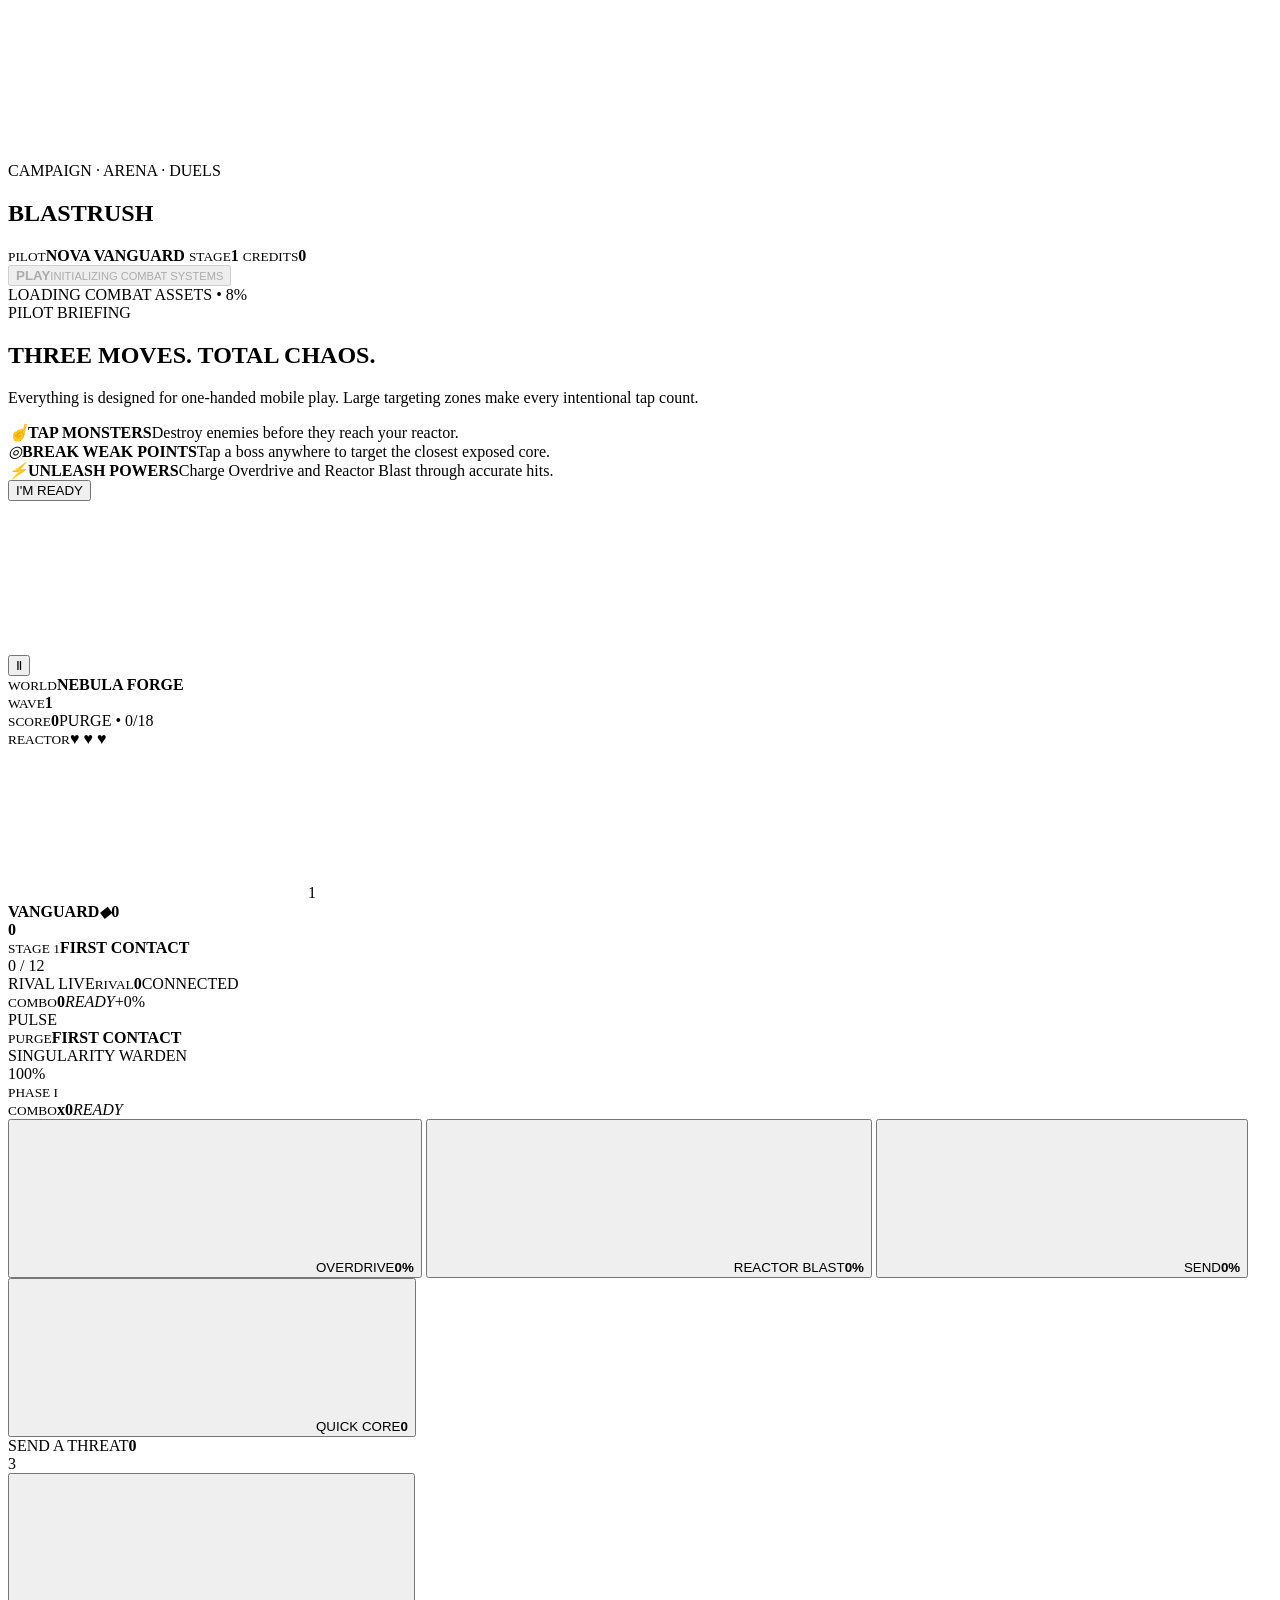
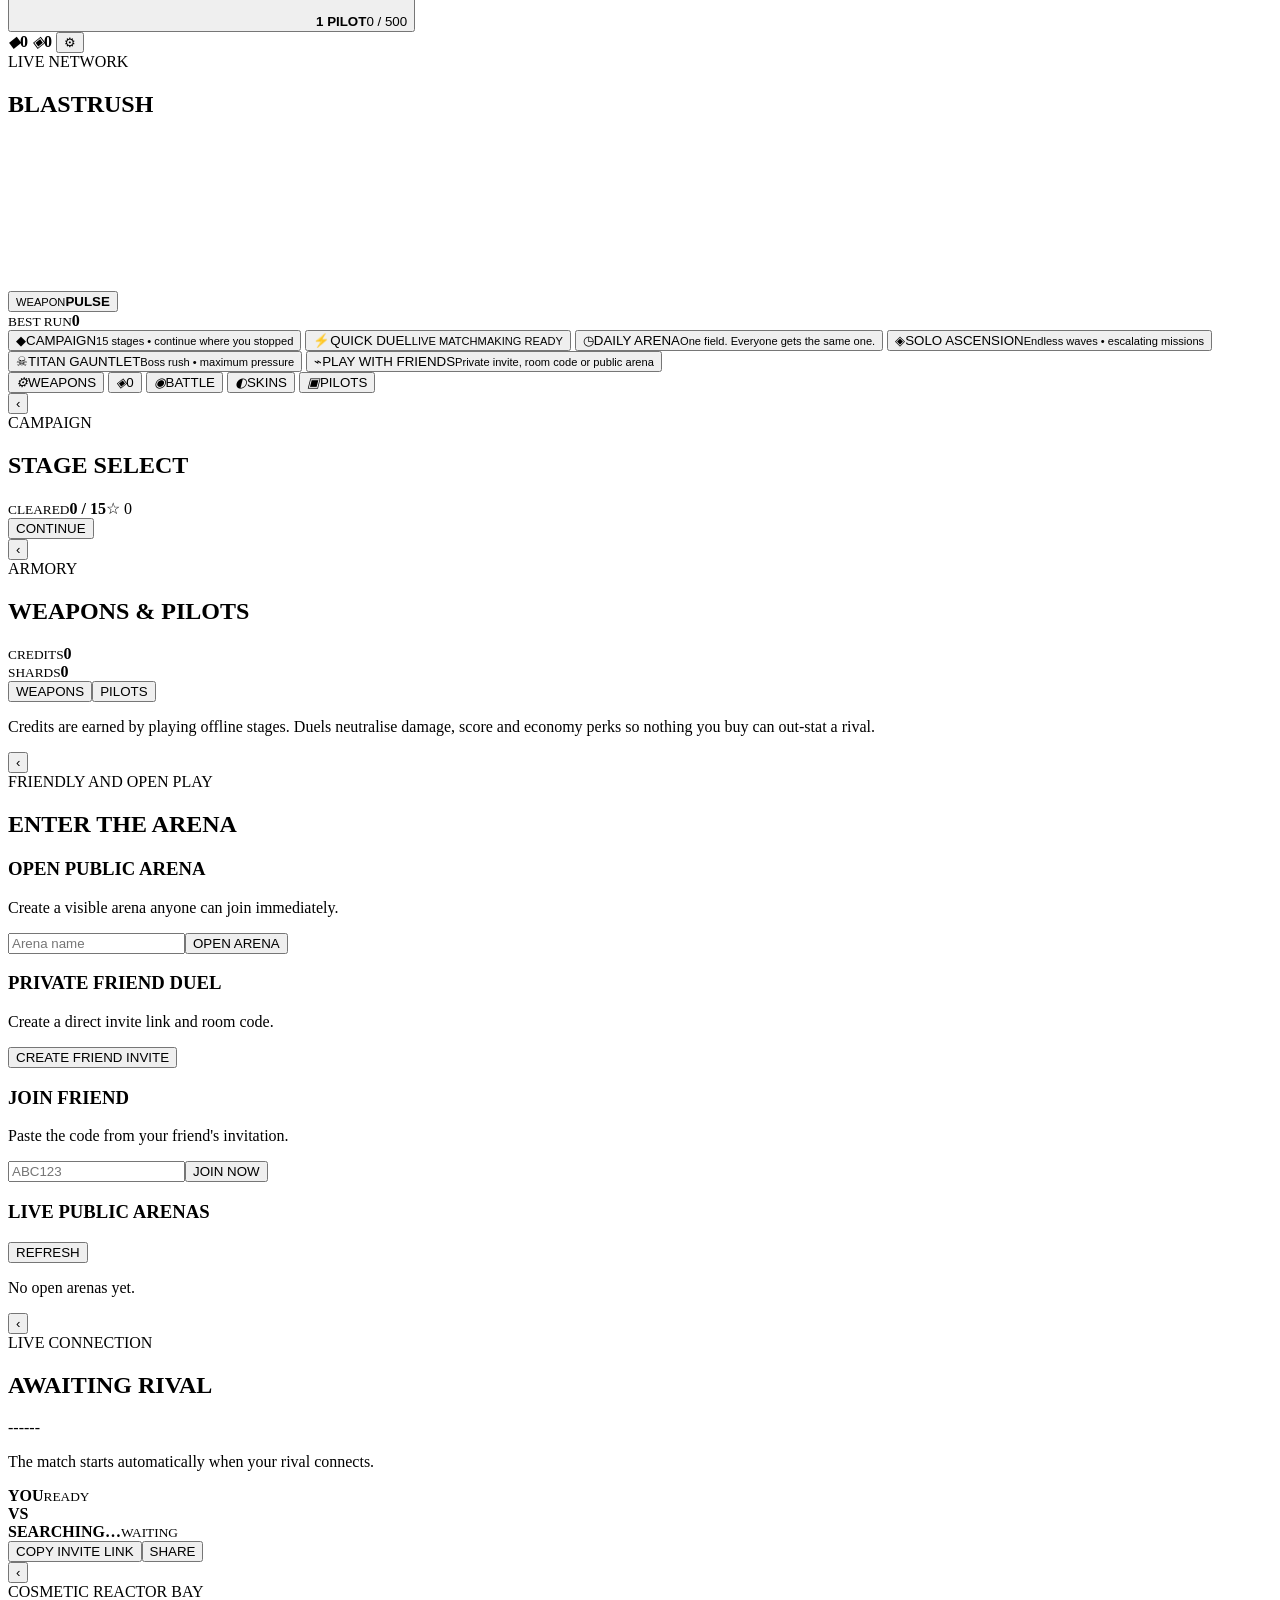
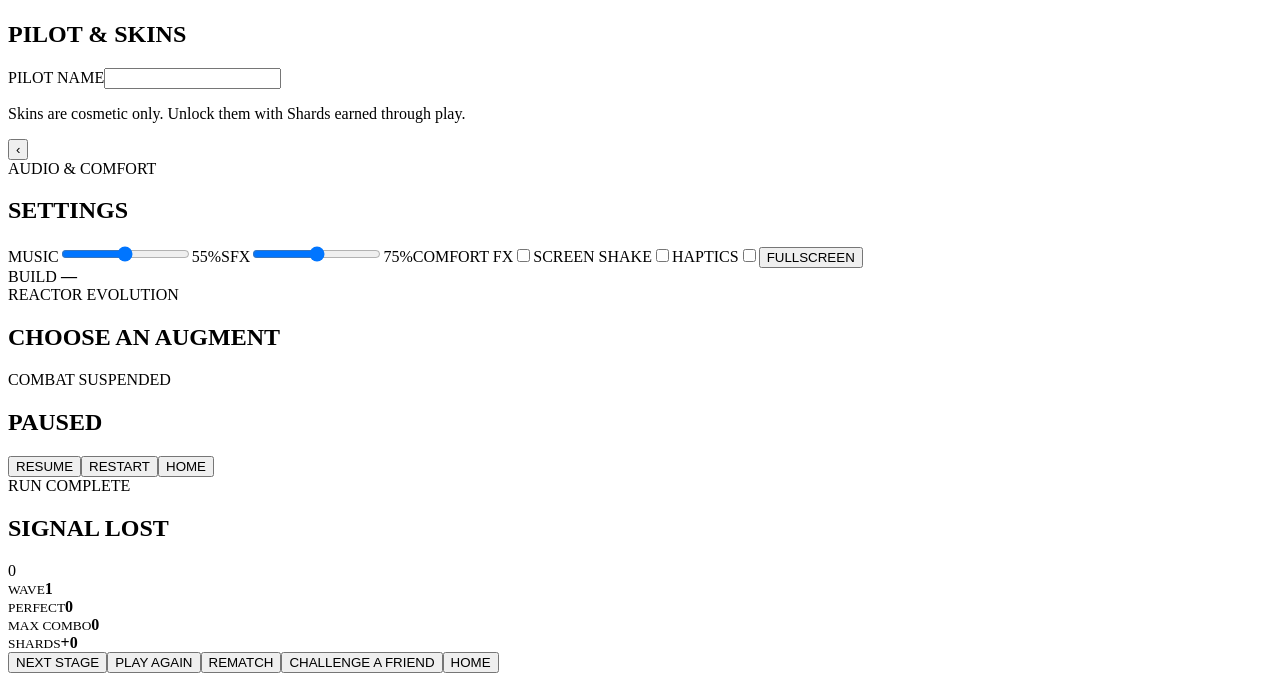
==== commit 323eb373: "Add the daily arena The last of the four original priorities was "reasons to come back", and the hon" ====
--- a/blast-rush-arena-v6/client/index.html
+++ b/blast-rush-arena-v6/client/index.html
@@ -106,6 +106,7 @@
   <div class="mode-command">
     <button id="campaignBtn" class="primary huge campaign-mode"><span class="mode-icon">◆</span>CAMPAIGN<small id="campaignBtnHint">15 stages • continue where you stopped</small></button>
     <button id="quickBtn" class="secondary huge quick-mode"><span class="mode-icon">⚡</span>QUICK DUEL<small class="mode-live-copy">LIVE MATCHMAKING READY</small></button>
+    <button id="dailyBtn" class="secondary huge daily-mode"><span class="mode-icon">◷</span>DAILY ARENA<small id="dailyBtnHint">One field. Everyone gets the same one.</small></button>
     <button id="soloBtn" class="secondary huge"><span class="mode-icon">◈</span>SOLO ASCENSION<small>Endless waves • escalating missions</small></button>
     <button id="gauntletBtn" class="secondary huge titan"><span class="mode-icon">☠</span>TITAN GAUNTLET<small>Boss rush • maximum pressure</small></button>
     <button id="socialBtn" class="secondary huge social-mode"><span class="mode-icon">⌁</span>PLAY WITH FRIENDS<small>Private invite, room code or public arena</small></button>
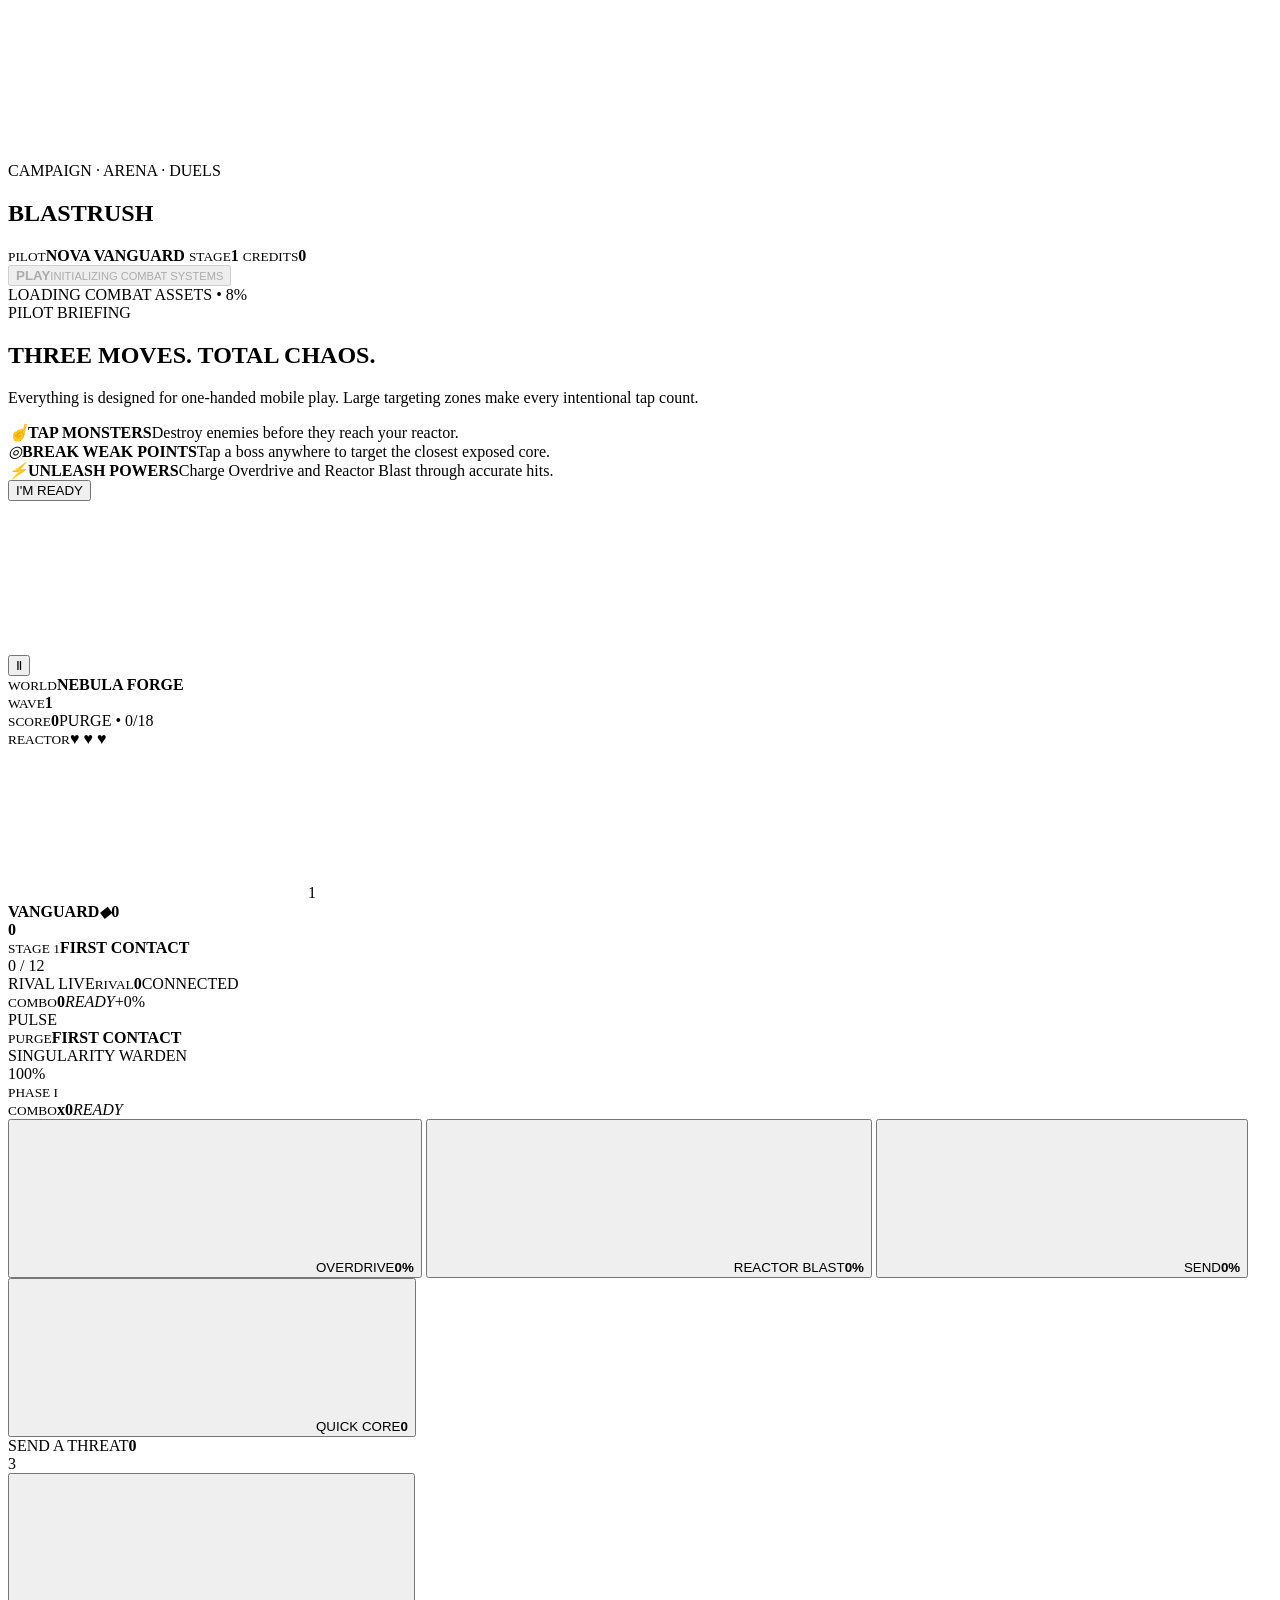
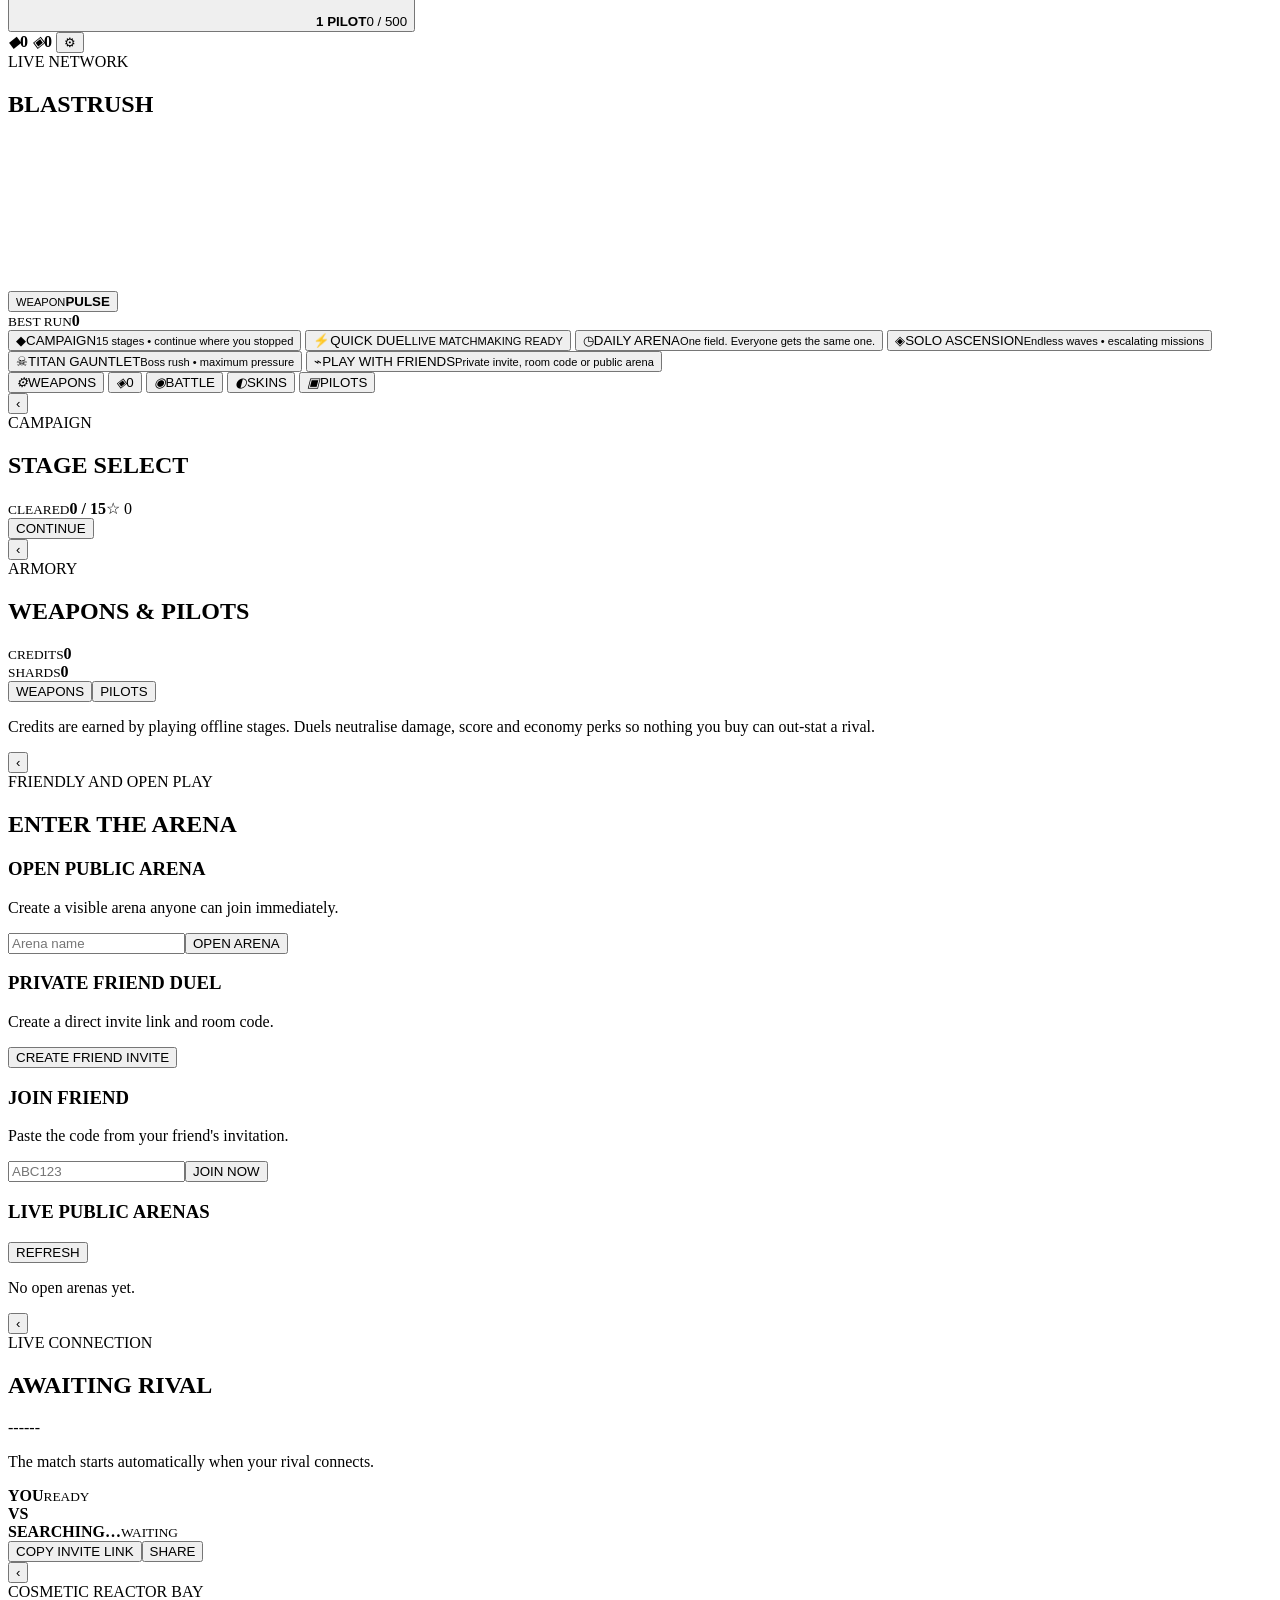
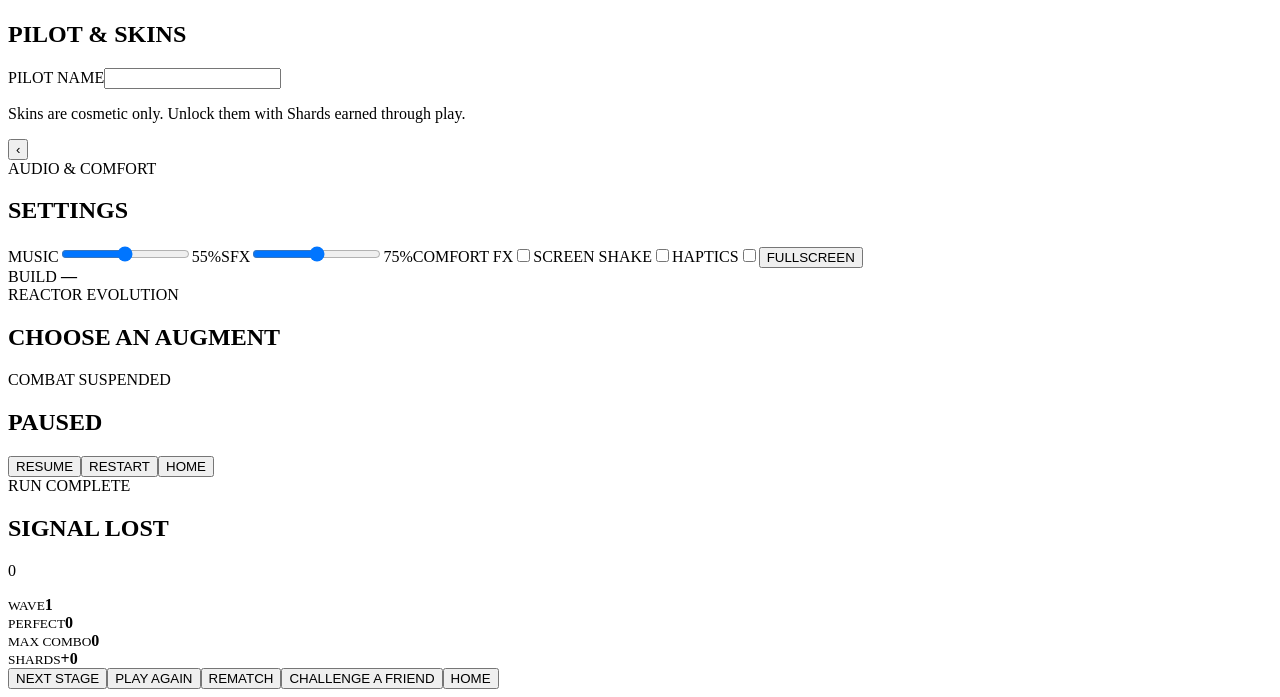
==== commit ef46f6ae: "Make the daily field mean something: a per-day board V39 built the daily arena and verified the fiel" ====
--- a/blast-rush-arena-v6/client/index.html
+++ b/blast-rush-arena-v6/client/index.html
@@ -139,6 +139,6 @@
 <section id="settingsScreen" class="screen"><div class="panel settings-panel"><header class="scr-head"><button class="back" data-back aria-label="Back">‹</button><div class="scr-title"><div class="eyebrow">AUDIO &amp; COMFORT</div><h2>SETTINGS</h2></div></header><label class="audio-row"><span>MUSIC</span><input id="musicSlider" type="range" min="0" max="100"><output id="musicValue" class="audio-value">55%</output></label><label class="audio-row"><span>SFX</span><input id="sfxSlider" type="range" min="0" max="100"><output id="sfxValue" class="audio-value">75%</output></label><label class="switch-row"><span>COMFORT FX</span><input id="comfortToggle" type="checkbox"></label><label class="switch-row"><span>SCREEN SHAKE</span><input id="shakeToggle" type="checkbox"></label><label class="switch-row"><span>HAPTICS</span><input id="hapticsToggle" type="checkbox"></label><button id="fullscreenBtn" class="secondary">FULLSCREEN</button><div id="v38Build" class="v38-build">BUILD <b>&#8212;</b></div></div></section>
 <section id="augmentScreen" class="screen overlay"><div class="panel wide"><div class="scr-title"><div class="eyebrow">REACTOR EVOLUTION</div><h2>CHOOSE AN AUGMENT</h2></div><div id="augmentGrid" class="augment-grid"></div></div></section>
 <section id="pauseScreen" class="screen overlay"><div class="panel pause-panel"><div class="scr-title"><div class="eyebrow">COMBAT SUSPENDED</div><h2>PAUSED</h2></div><div id="v38Status" class="v38-status"></div><div class="stack-actions"><button id="resumeBtn" class="primary">RESUME</button><button id="restartBtn" class="secondary">RESTART</button><button id="homeBtn" class="secondary">HOME</button></div></div></section>
-<section id="resultScreen" class="screen overlay"><div class="panel result-panel"><div class="scr-title"><div class="eyebrow" id="resultEyebrow">RUN COMPLETE</div><h2 id="resultTitle">SIGNAL LOST</h2></div><div id="finalScore" class="final-score">0</div><div class="result-grid"><div><small>WAVE</small><b id="resultWave">1</b></div><div><small>PERFECT</small><b id="resultPerfect">0</b></div><div><small>MAX COMBO</small><b id="resultCombo">0</b></div><div><small>SHARDS</small><b id="resultShards">+0</b></div></div><div id="stageResult" class="v14-stage-result hidden"></div><div id="duelResult" class="duel-result hidden"></div><div class="button-row"><button id="nextStageBtn" class="primary hidden">NEXT STAGE</button><button id="againBtn" class="primary">PLAY AGAIN</button><button id="rematchBtn" class="primary hidden">REMATCH</button><button id="shareChallengeBtn" class="secondary">CHALLENGE A FRIEND</button><button id="resultHomeBtn" class="secondary">HOME</button></div></div></section>
+<section id="resultScreen" class="screen overlay"><div class="panel result-panel"><div class="scr-title"><div class="eyebrow" id="resultEyebrow">RUN COMPLETE</div><h2 id="resultTitle">SIGNAL LOST</h2></div><div id="finalScore" class="final-score">0</div><div id="v37Verdict" class="v37-verdict"></div><p id="v37Read" class="v37-read"></p><p id="v45Board" class="v45-board"></p><div class="result-grid"><div><small>WAVE</small><b id="resultWave">1</b></div><div><small>PERFECT</small><b id="resultPerfect">0</b></div><div><small>MAX COMBO</small><b id="resultCombo">0</b></div><div><small>SHARDS</small><b id="resultShards">+0</b></div></div><div id="stageResult" class="v14-stage-result hidden"></div><div id="duelResult" class="duel-result hidden"></div><div class="button-row"><button id="nextStageBtn" class="primary hidden">NEXT STAGE</button><button id="againBtn" class="primary">PLAY AGAIN</button><button id="rematchBtn" class="primary hidden">REMATCH</button><button id="shareChallengeBtn" class="secondary">CHALLENGE A FRIEND</button><button id="resultHomeBtn" class="secondary">HOME</button></div></div></section>
 <script src="/net.js"></script><script src="/game.js"></script>
 </body></html>
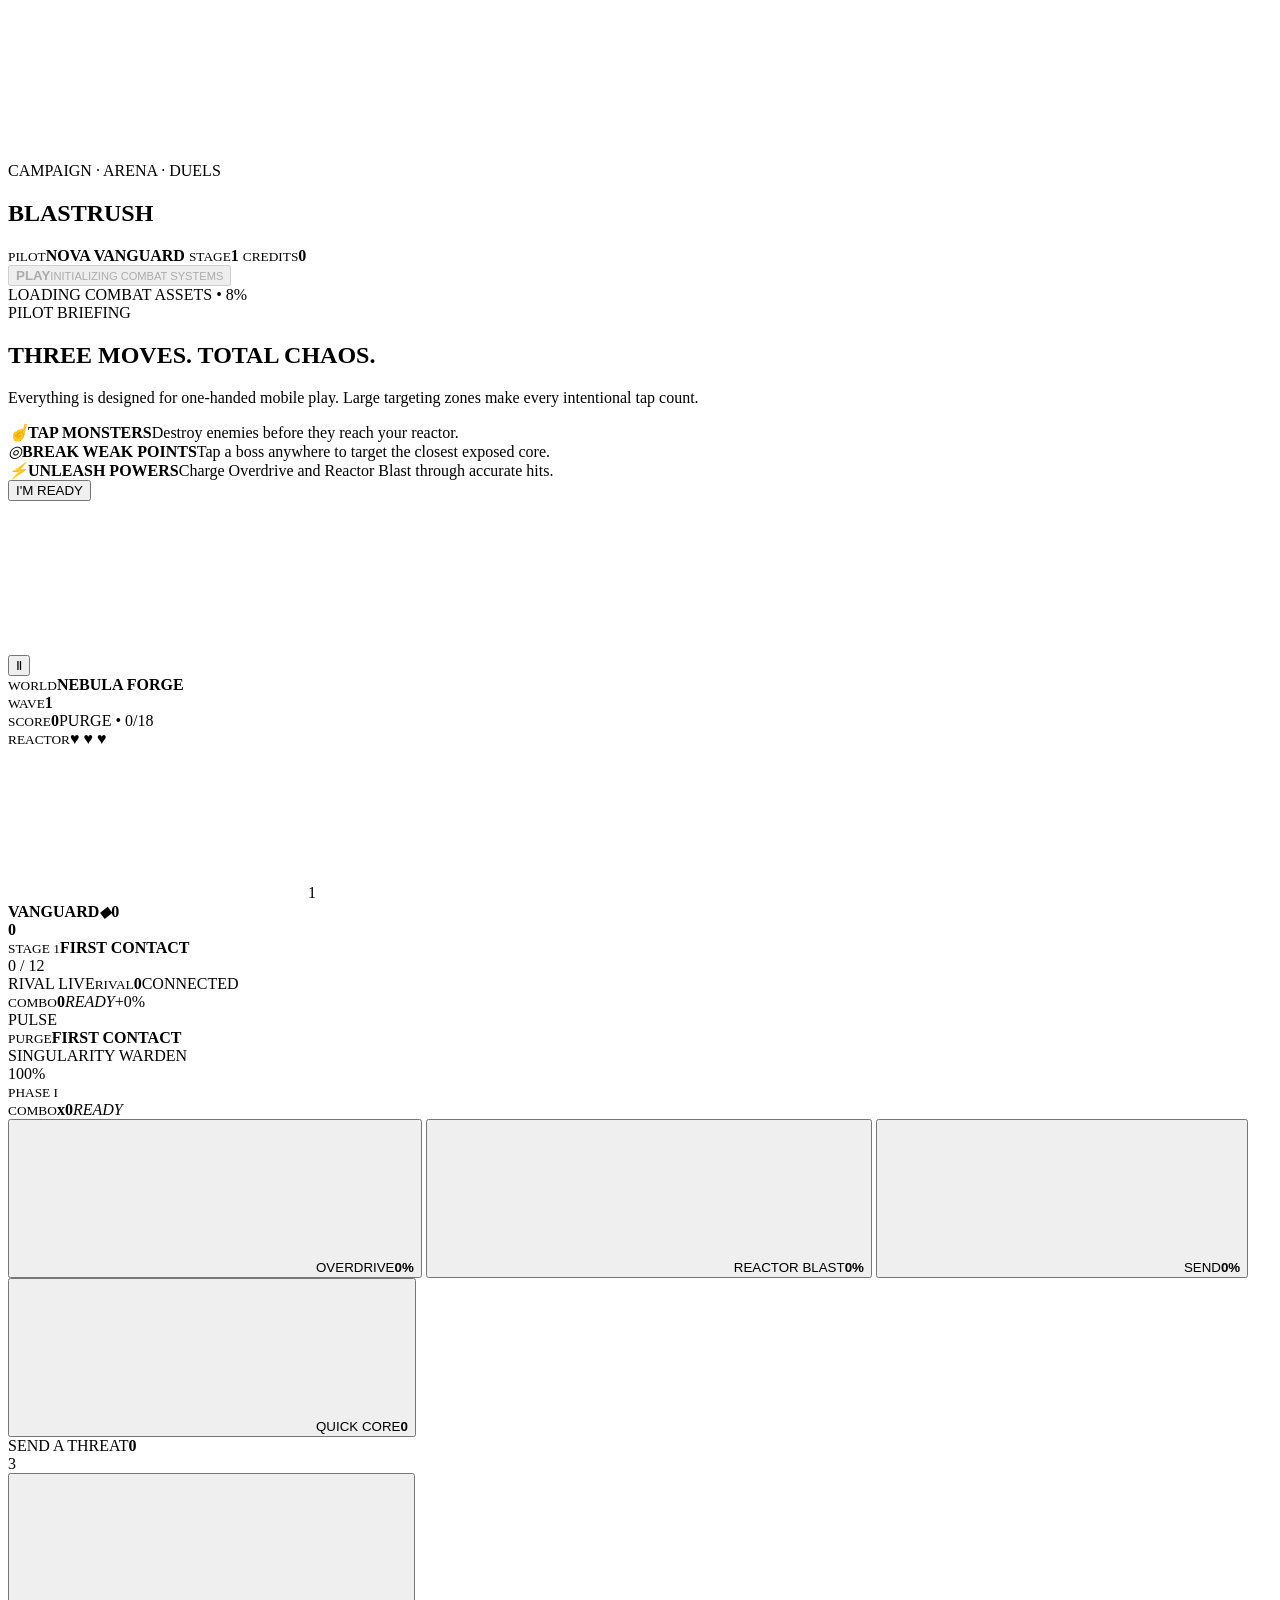
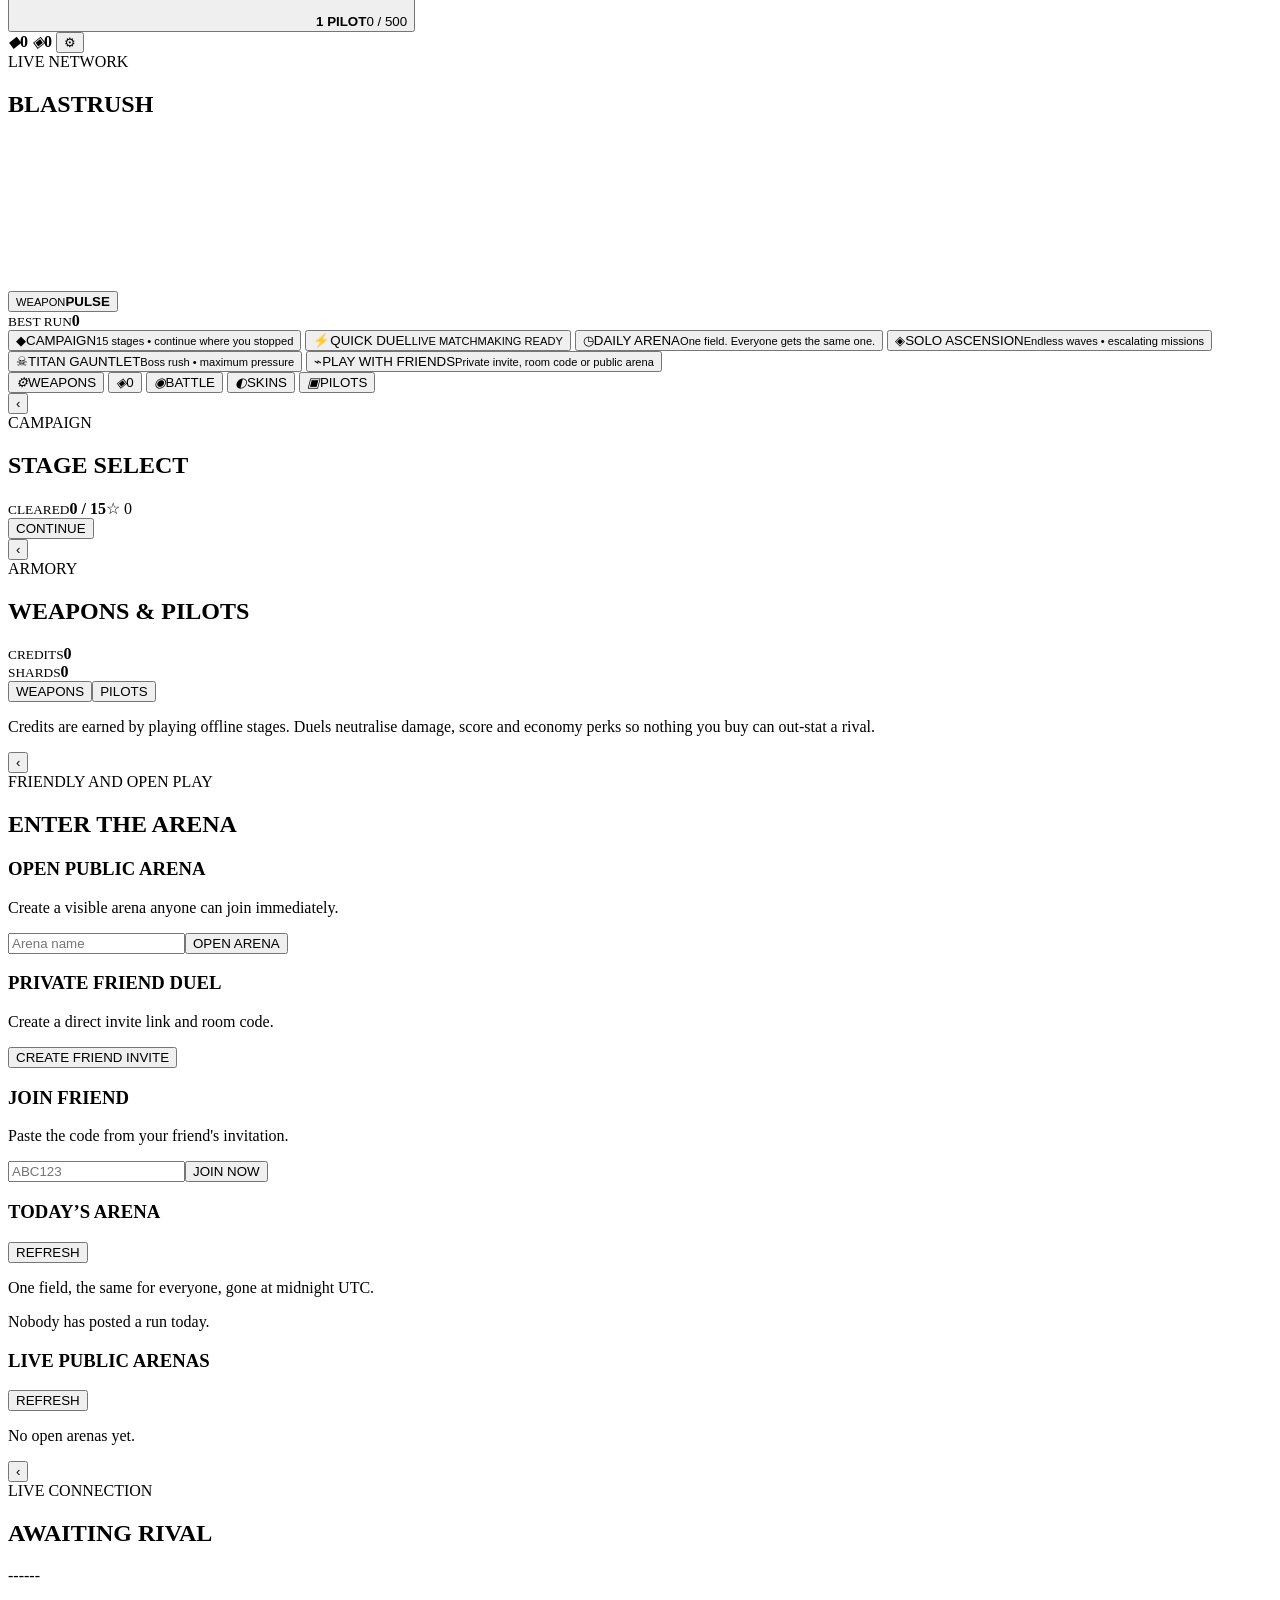
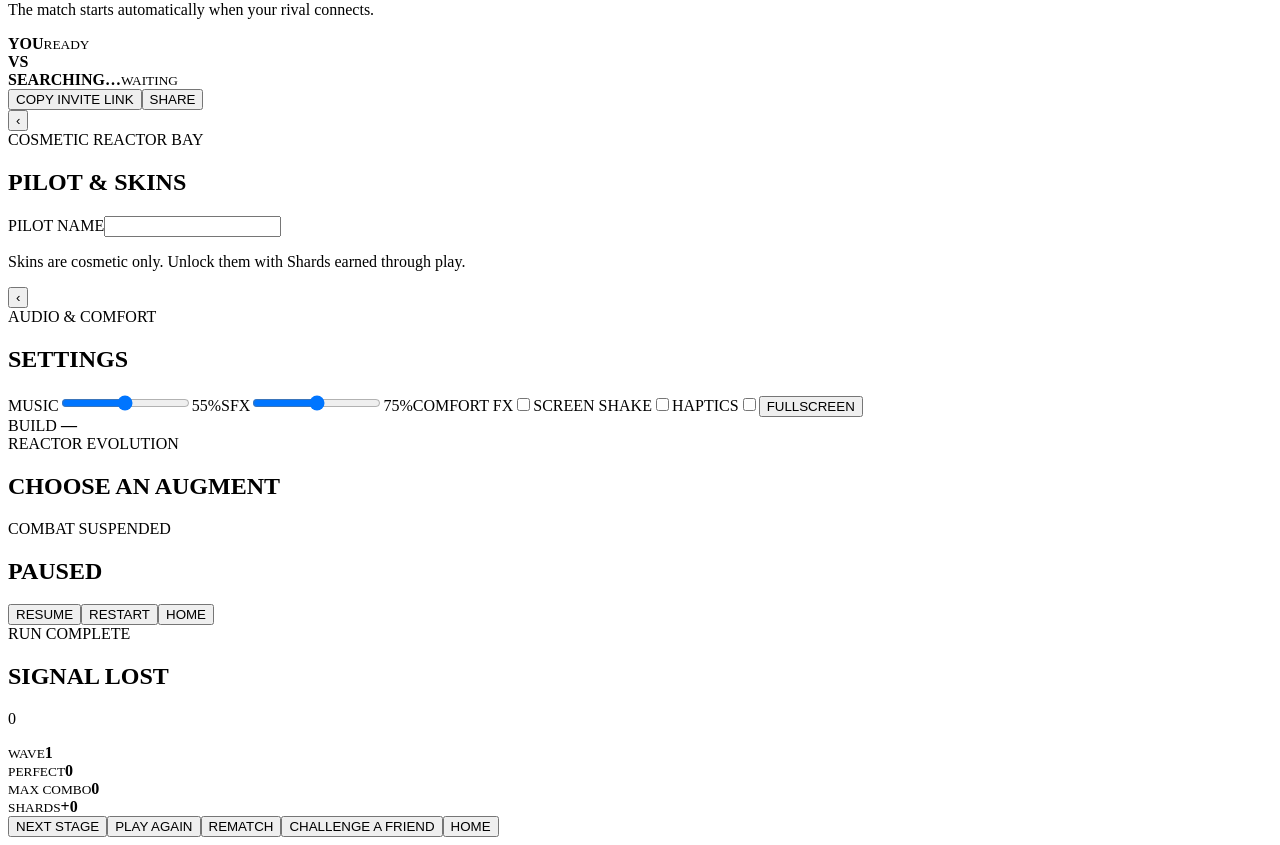
==== commit 8cfea368: "Show the daily board, not just the rank V45 posted the run and said where you placed. "5th of 40" is" ====
--- a/blast-rush-arena-v6/client/index.html
+++ b/blast-rush-arena-v6/client/index.html
@@ -133,7 +133,7 @@
   <div id="pilotList" class="v14-item-list hidden"></div>
   <p class="note">Credits are earned by playing offline stages. Duels neutralise damage, score and economy perks so nothing you buy can out-stat a rival.</p>
 </div></section>
-<section id="socialScreen" class="screen"><div class="panel wide"><header class="scr-head"><button class="back" data-back aria-label="Back">‹</button><div class="scr-title"><div class="eyebrow">FRIENDLY AND OPEN PLAY</div><h2>ENTER THE ARENA</h2></div></header><div class="social-grid"><article class="mode-card"><h3>OPEN PUBLIC ARENA</h3><p>Create a visible arena anyone can join immediately.</p><input id="tableNameInput" maxlength="24" placeholder="Arena name"><button id="createPublicBtn" class="primary">OPEN ARENA</button></article><article class="mode-card"><h3>PRIVATE FRIEND DUEL</h3><p>Create a direct invite link and room code.</p><button id="createPrivateBtn" class="primary">CREATE FRIEND INVITE</button></article><article class="mode-card"><h3>JOIN FRIEND</h3><p>Paste the code from your friend's invitation.</p><input id="roomCodeInput" maxlength="8" placeholder="ABC123"><button id="joinCodeBtn" class="secondary">JOIN NOW</button></article></div><div class="table-head"><h3>LIVE PUBLIC ARENAS</h3><button id="refreshTablesBtn" class="secondary compact">REFRESH</button></div><div id="tableList" class="table-list"><p>No open arenas yet.</p></div></div></section>
+<section id="socialScreen" class="screen"><div class="panel wide"><header class="scr-head"><button class="back" data-back aria-label="Back">‹</button><div class="scr-title"><div class="eyebrow">FRIENDLY AND OPEN PLAY</div><h2>ENTER THE ARENA</h2></div></header><div class="social-grid"><article class="mode-card"><h3>OPEN PUBLIC ARENA</h3><p>Create a visible arena anyone can join immediately.</p><input id="tableNameInput" maxlength="24" placeholder="Arena name"><button id="createPublicBtn" class="primary">OPEN ARENA</button></article><article class="mode-card"><h3>PRIVATE FRIEND DUEL</h3><p>Create a direct invite link and room code.</p><button id="createPrivateBtn" class="primary">CREATE FRIEND INVITE</button></article><article class="mode-card"><h3>JOIN FRIEND</h3><p>Paste the code from your friend's invitation.</p><input id="roomCodeInput" maxlength="8" placeholder="ABC123"><button id="joinCodeBtn" class="secondary">JOIN NOW</button></article></div><div class="table-head"><h3>TODAY&#8217;S ARENA</h3><button id="refreshDailyBtn" class="secondary compact">REFRESH</button></div><p id="dailyBoardNote" class="note v45-note">One field, the same for everyone, gone at midnight UTC.</p><div id="dailyBoardList" class="table-list"><p>Nobody has posted a run today.</p></div><div class="table-head"><h3>LIVE PUBLIC ARENAS</h3><button id="refreshTablesBtn" class="secondary compact">REFRESH</button></div><div id="tableList" class="table-list"><p>No open arenas yet.</p></div></div></section>
 <section id="lobbyScreen" class="screen"><div class="panel lobby-panel"><header class="scr-head"><button class="back" id="leaveLobbyBtn" aria-label="Leave">‹</button><div class="scr-title"><div class="eyebrow">LIVE CONNECTION</div><h2 id="lobbyTitle">AWAITING RIVAL</h2></div></header><div id="roomCodeDisplay" class="room-code">------</div><p id="lobbyHint">The match starts automatically when your rival connects.</p><div class="versus-slots"><div class="pilot-slot"><span id="meSkin" class="skin-orb large"></span><b id="meName">YOU</b><small>READY</small></div><strong>VS</strong><div class="pilot-slot waiting"><span id="opponentSkin" class="skin-orb large"></span><b id="opponentName">SEARCHING…</b><small id="opponentStatus">WAITING</small></div></div><div class="button-row"><button id="copyInviteBtn" class="primary">COPY INVITE LINK</button><button id="shareInviteBtn" class="secondary">SHARE</button></div></div></section>
 <section id="profileScreen" class="screen"><div class="panel wide"><header class="scr-head"><button class="back" data-back aria-label="Back">‹</button><div class="scr-title"><div class="eyebrow">COSMETIC REACTOR BAY</div><h2>PILOT &amp; SKINS</h2></div></header><label class="field">PILOT NAME<input id="pilotNameInput" maxlength="18"></label><div id="skinGrid" class="skin-grid"></div><p class="note">Skins are cosmetic only. Unlock them with Shards earned through play.</p></div></section>
 <section id="settingsScreen" class="screen"><div class="panel settings-panel"><header class="scr-head"><button class="back" data-back aria-label="Back">‹</button><div class="scr-title"><div class="eyebrow">AUDIO &amp; COMFORT</div><h2>SETTINGS</h2></div></header><label class="audio-row"><span>MUSIC</span><input id="musicSlider" type="range" min="0" max="100"><output id="musicValue" class="audio-value">55%</output></label><label class="audio-row"><span>SFX</span><input id="sfxSlider" type="range" min="0" max="100"><output id="sfxValue" class="audio-value">75%</output></label><label class="switch-row"><span>COMFORT FX</span><input id="comfortToggle" type="checkbox"></label><label class="switch-row"><span>SCREEN SHAKE</span><input id="shakeToggle" type="checkbox"></label><label class="switch-row"><span>HAPTICS</span><input id="hapticsToggle" type="checkbox"></label><button id="fullscreenBtn" class="secondary">FULLSCREEN</button><div id="v38Build" class="v38-build">BUILD <b>&#8212;</b></div></div></section>
